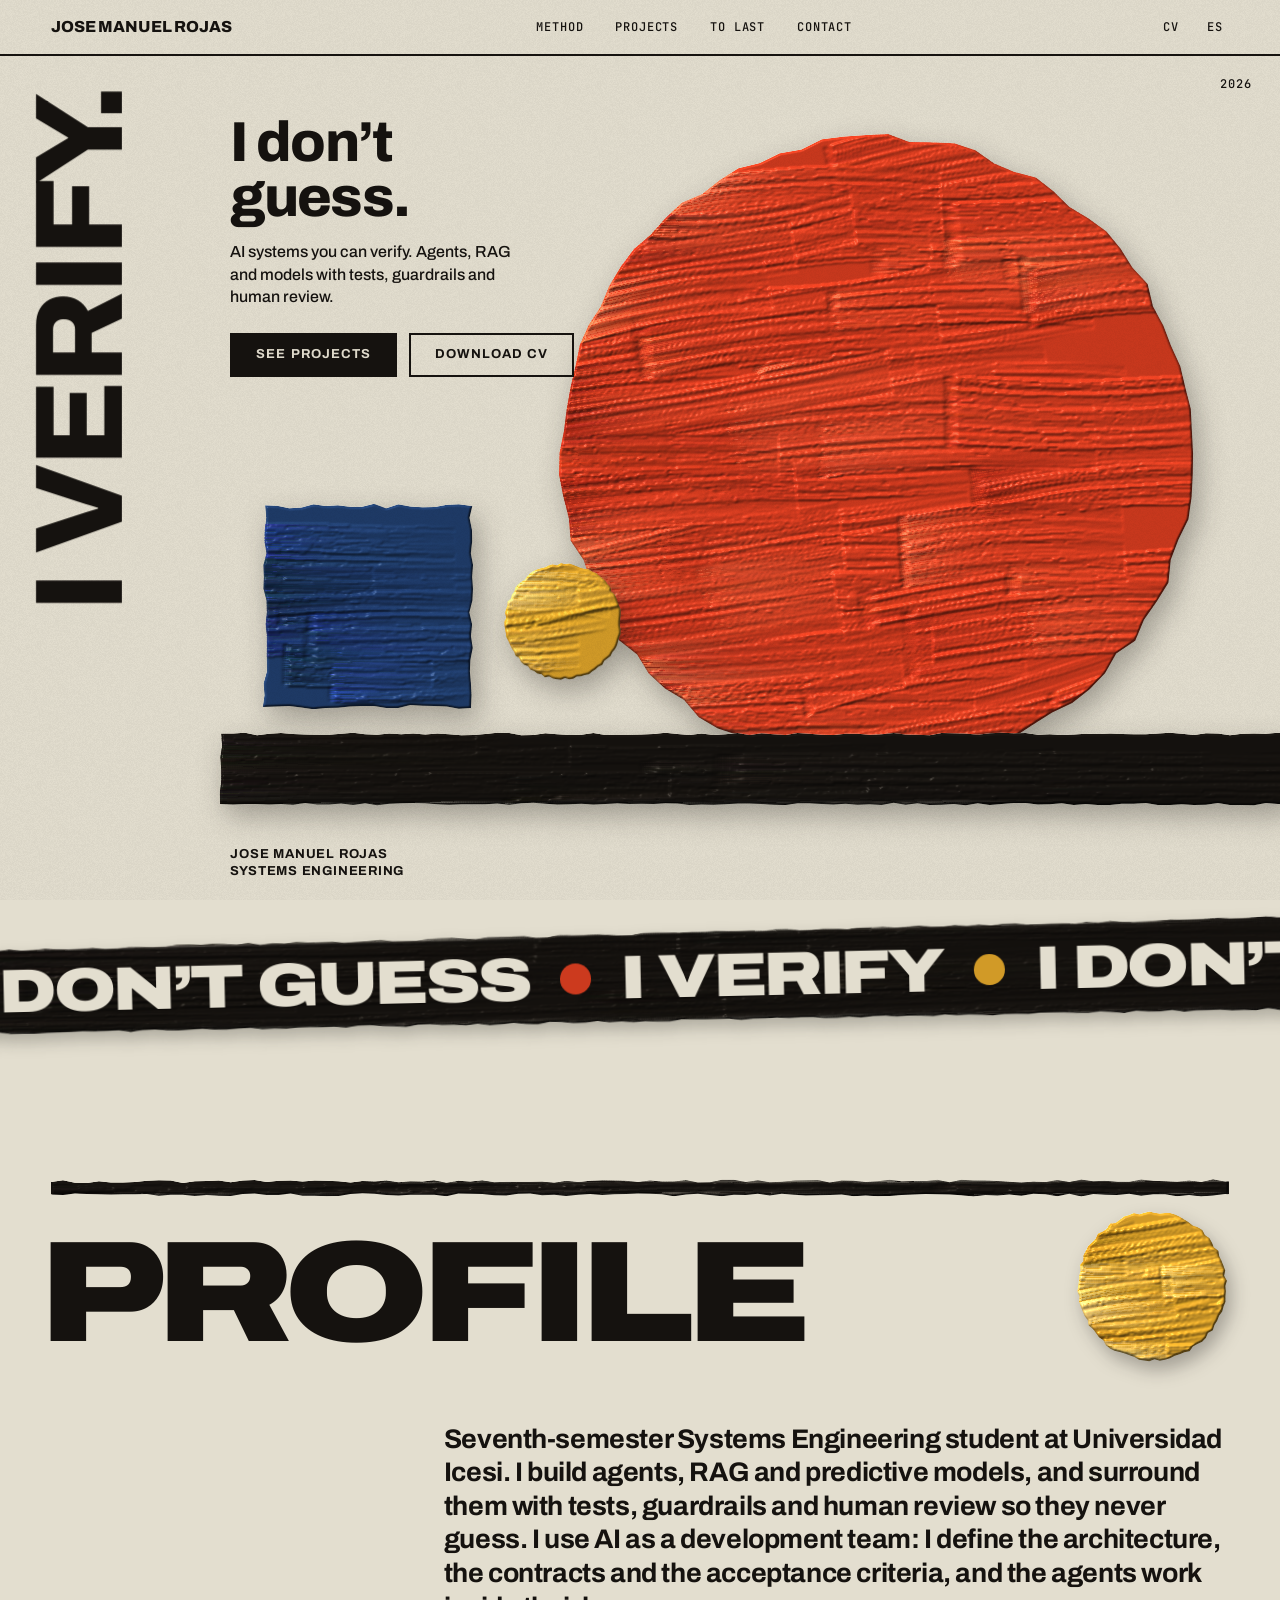
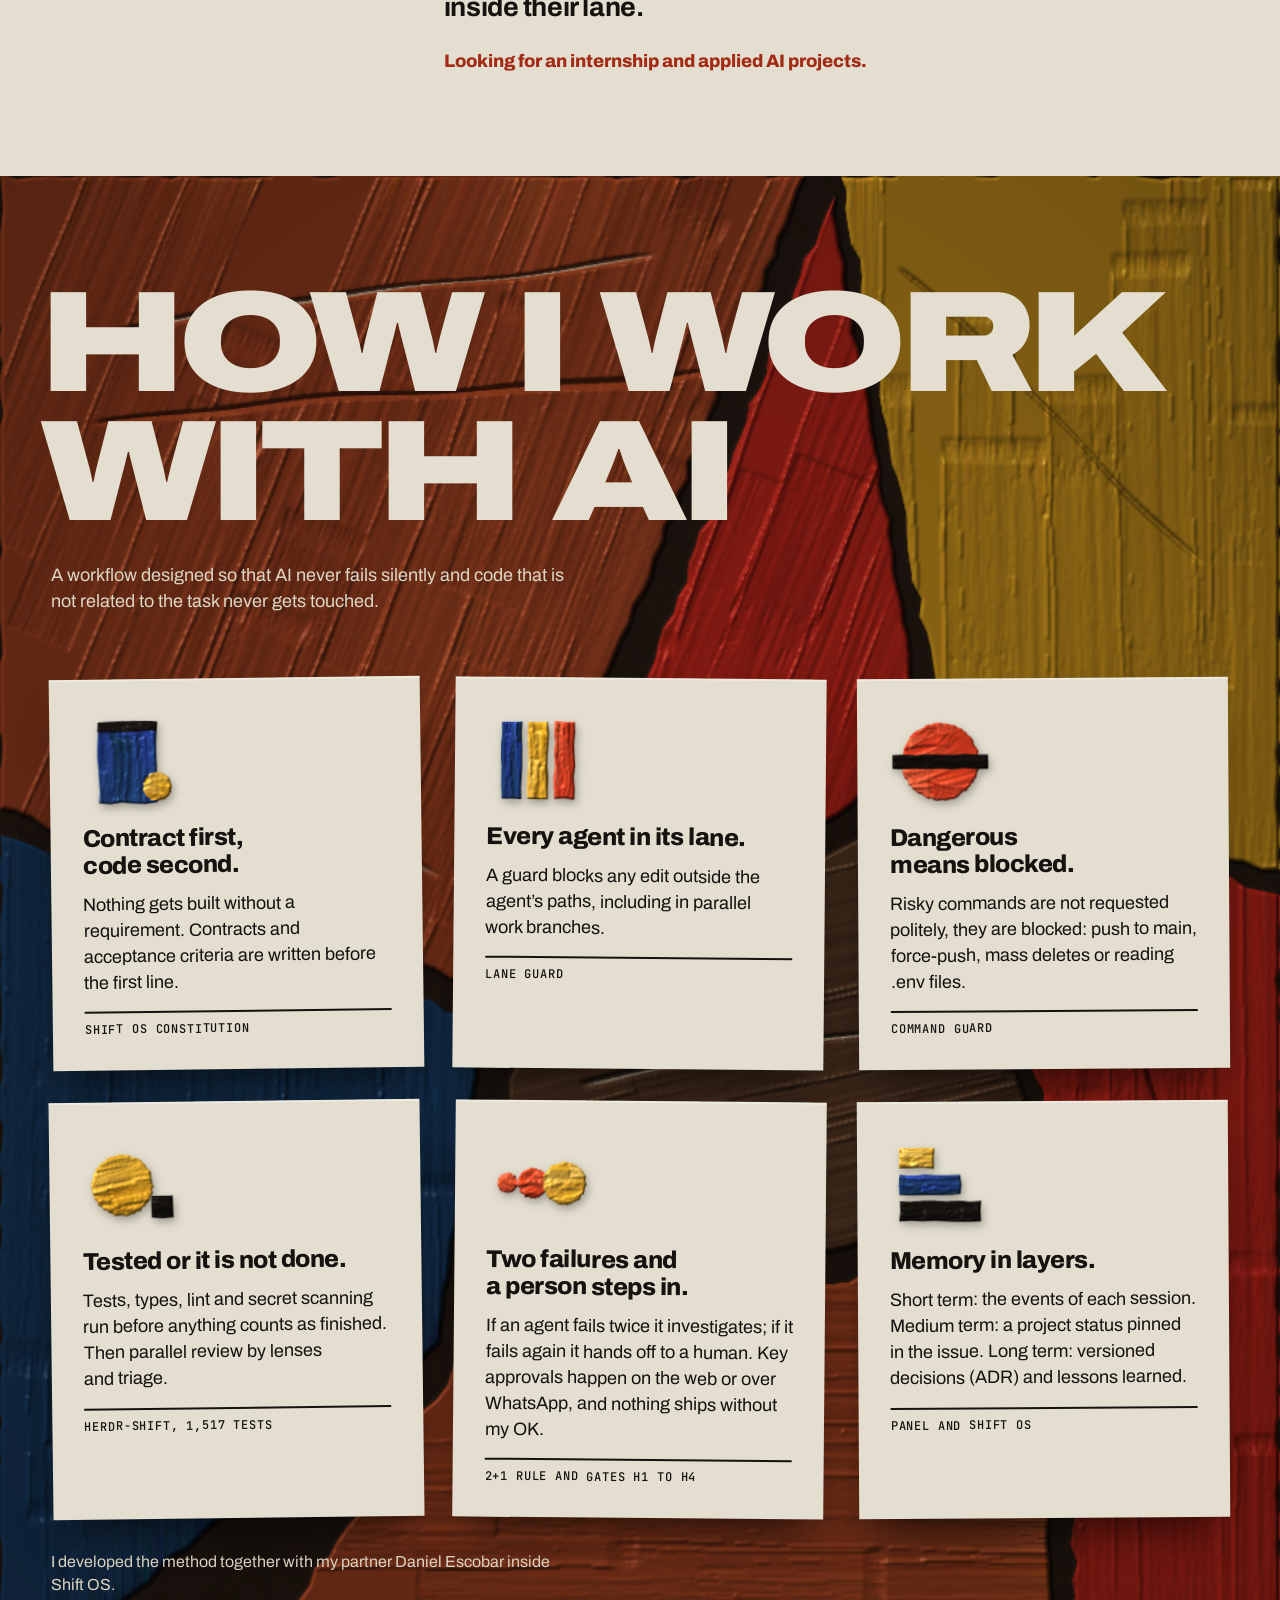
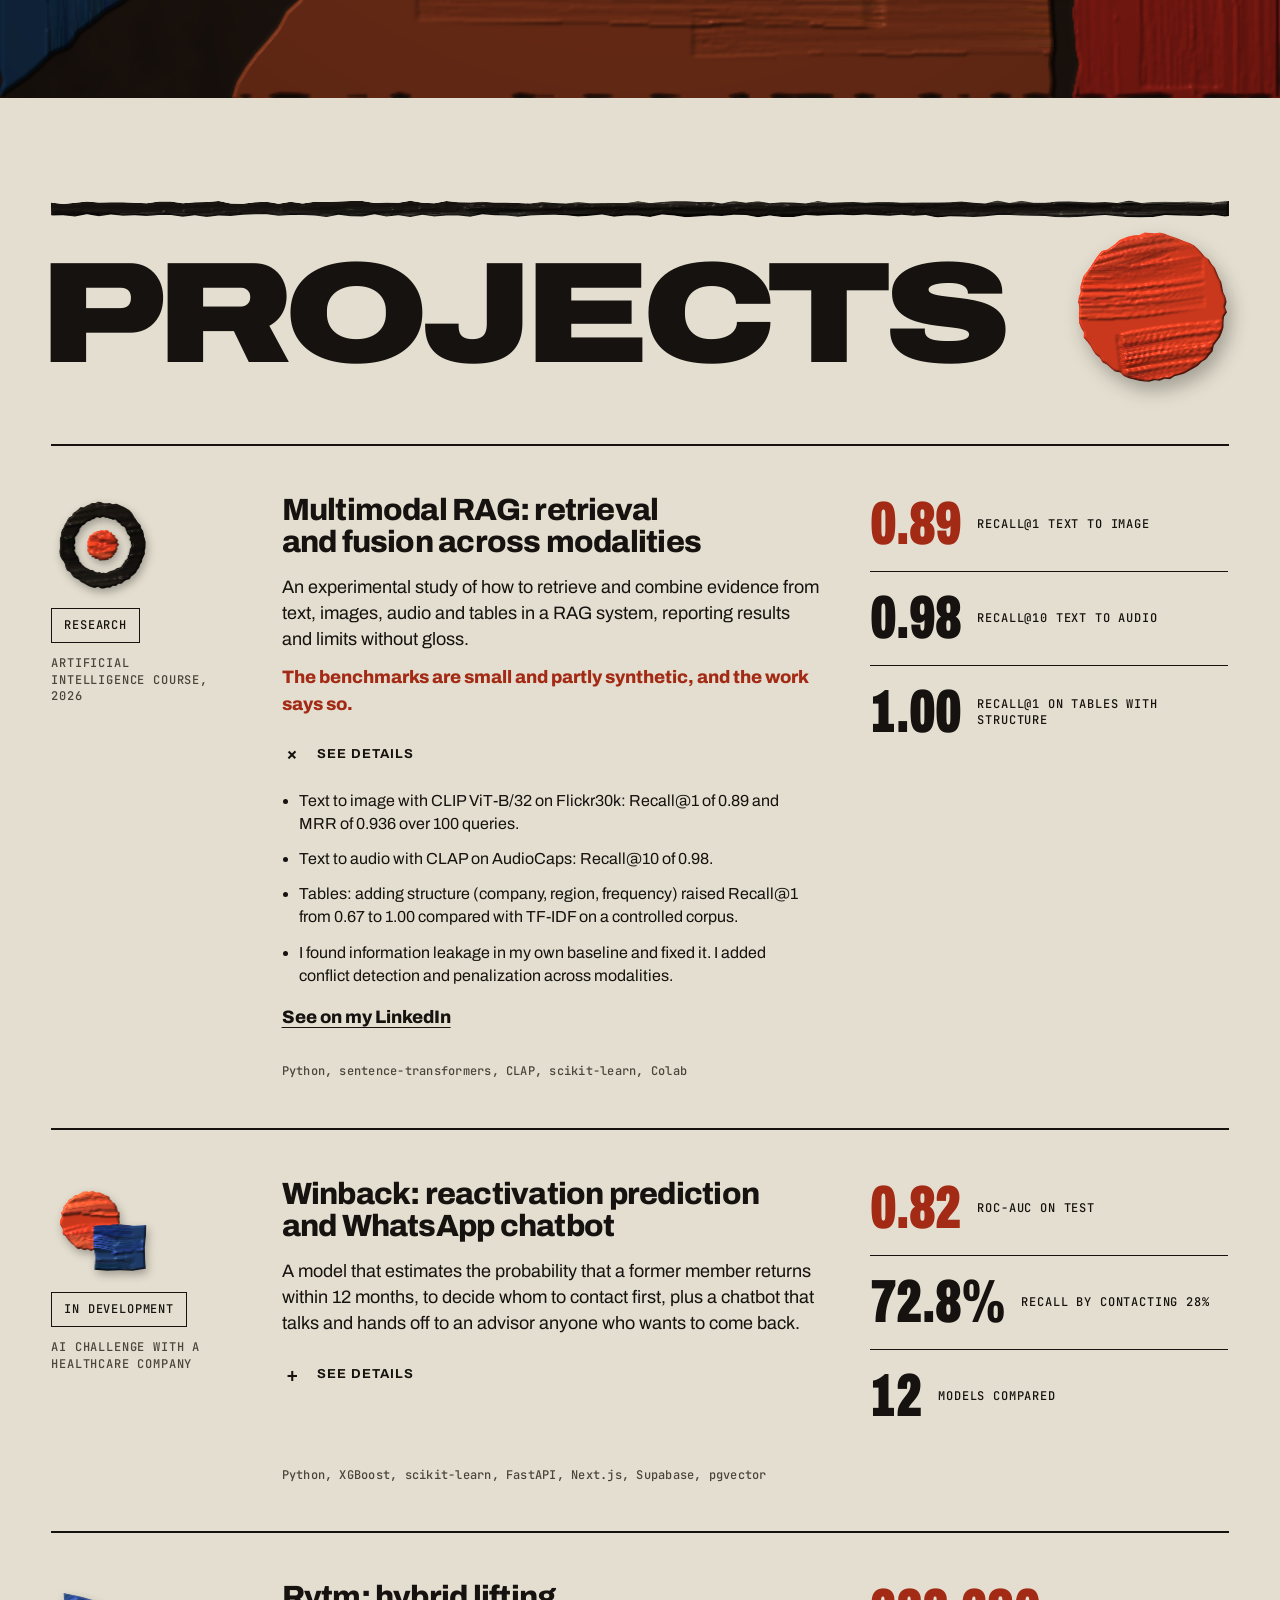
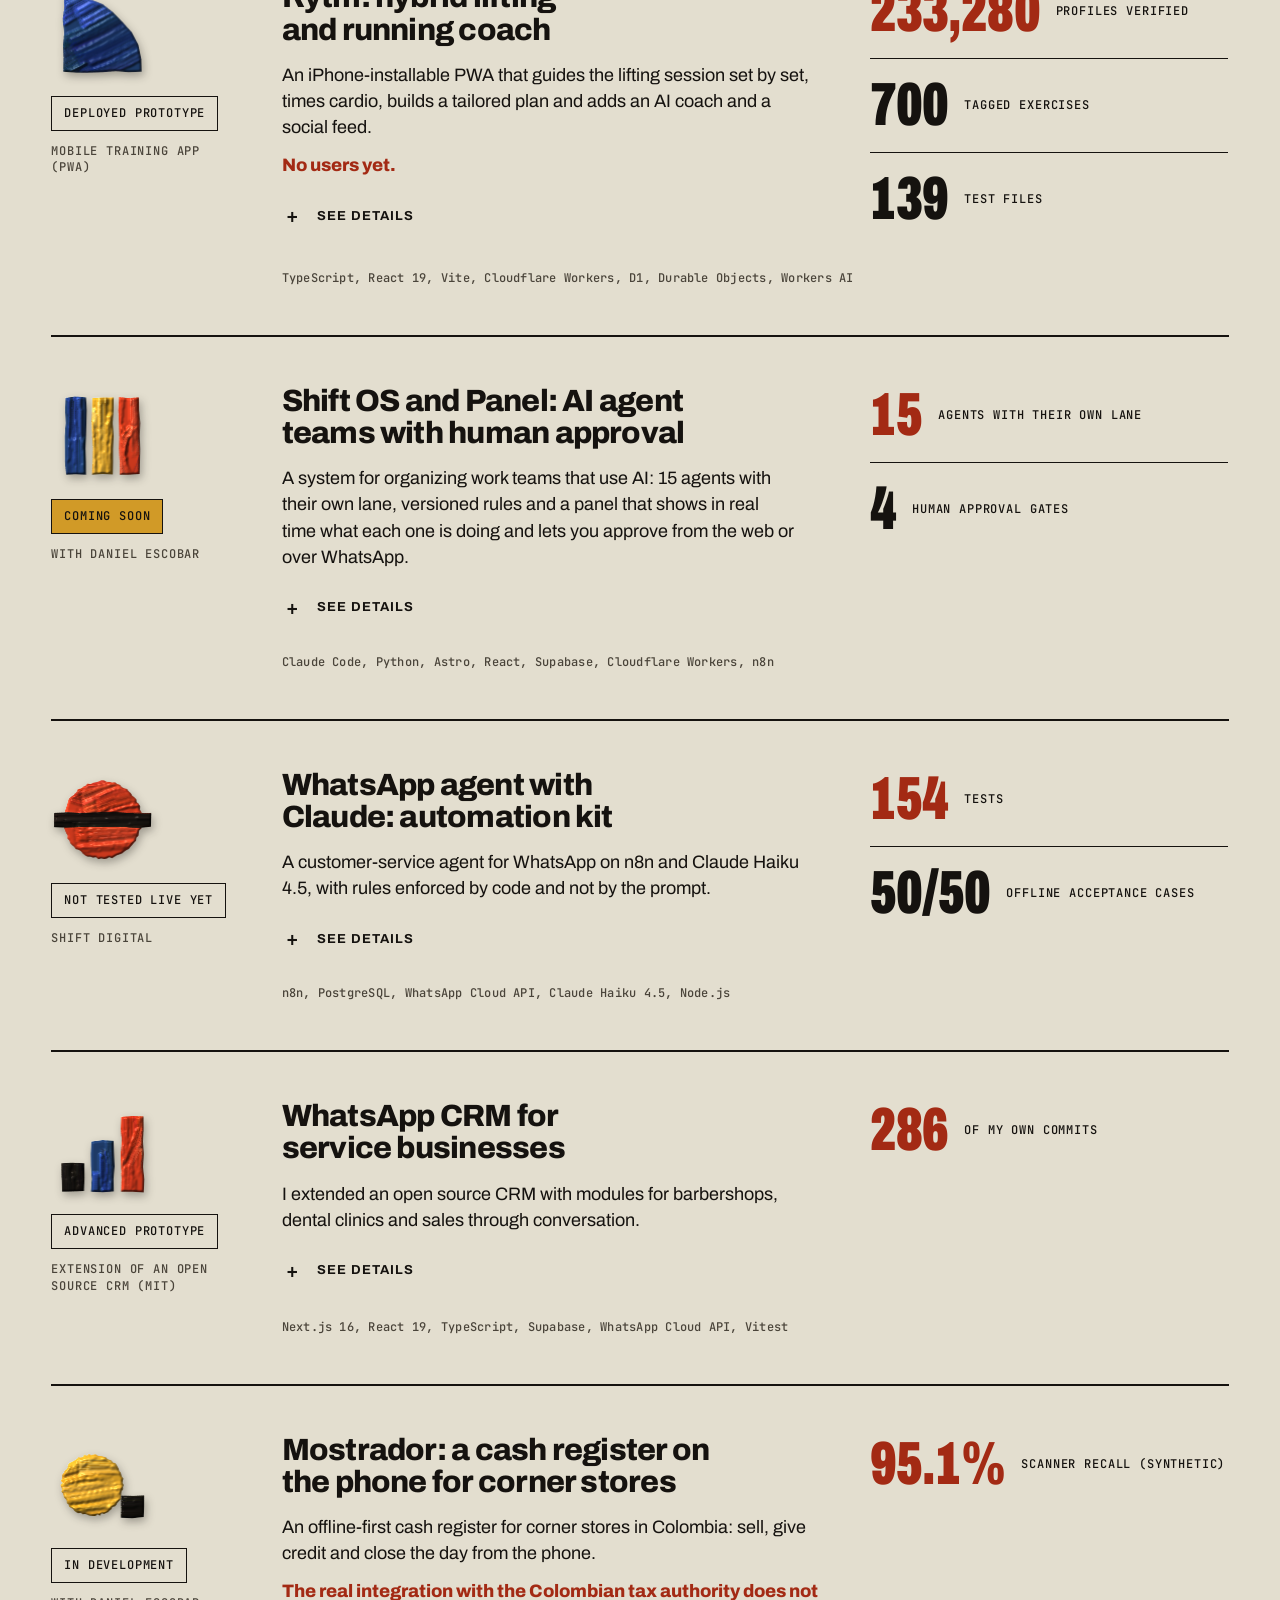
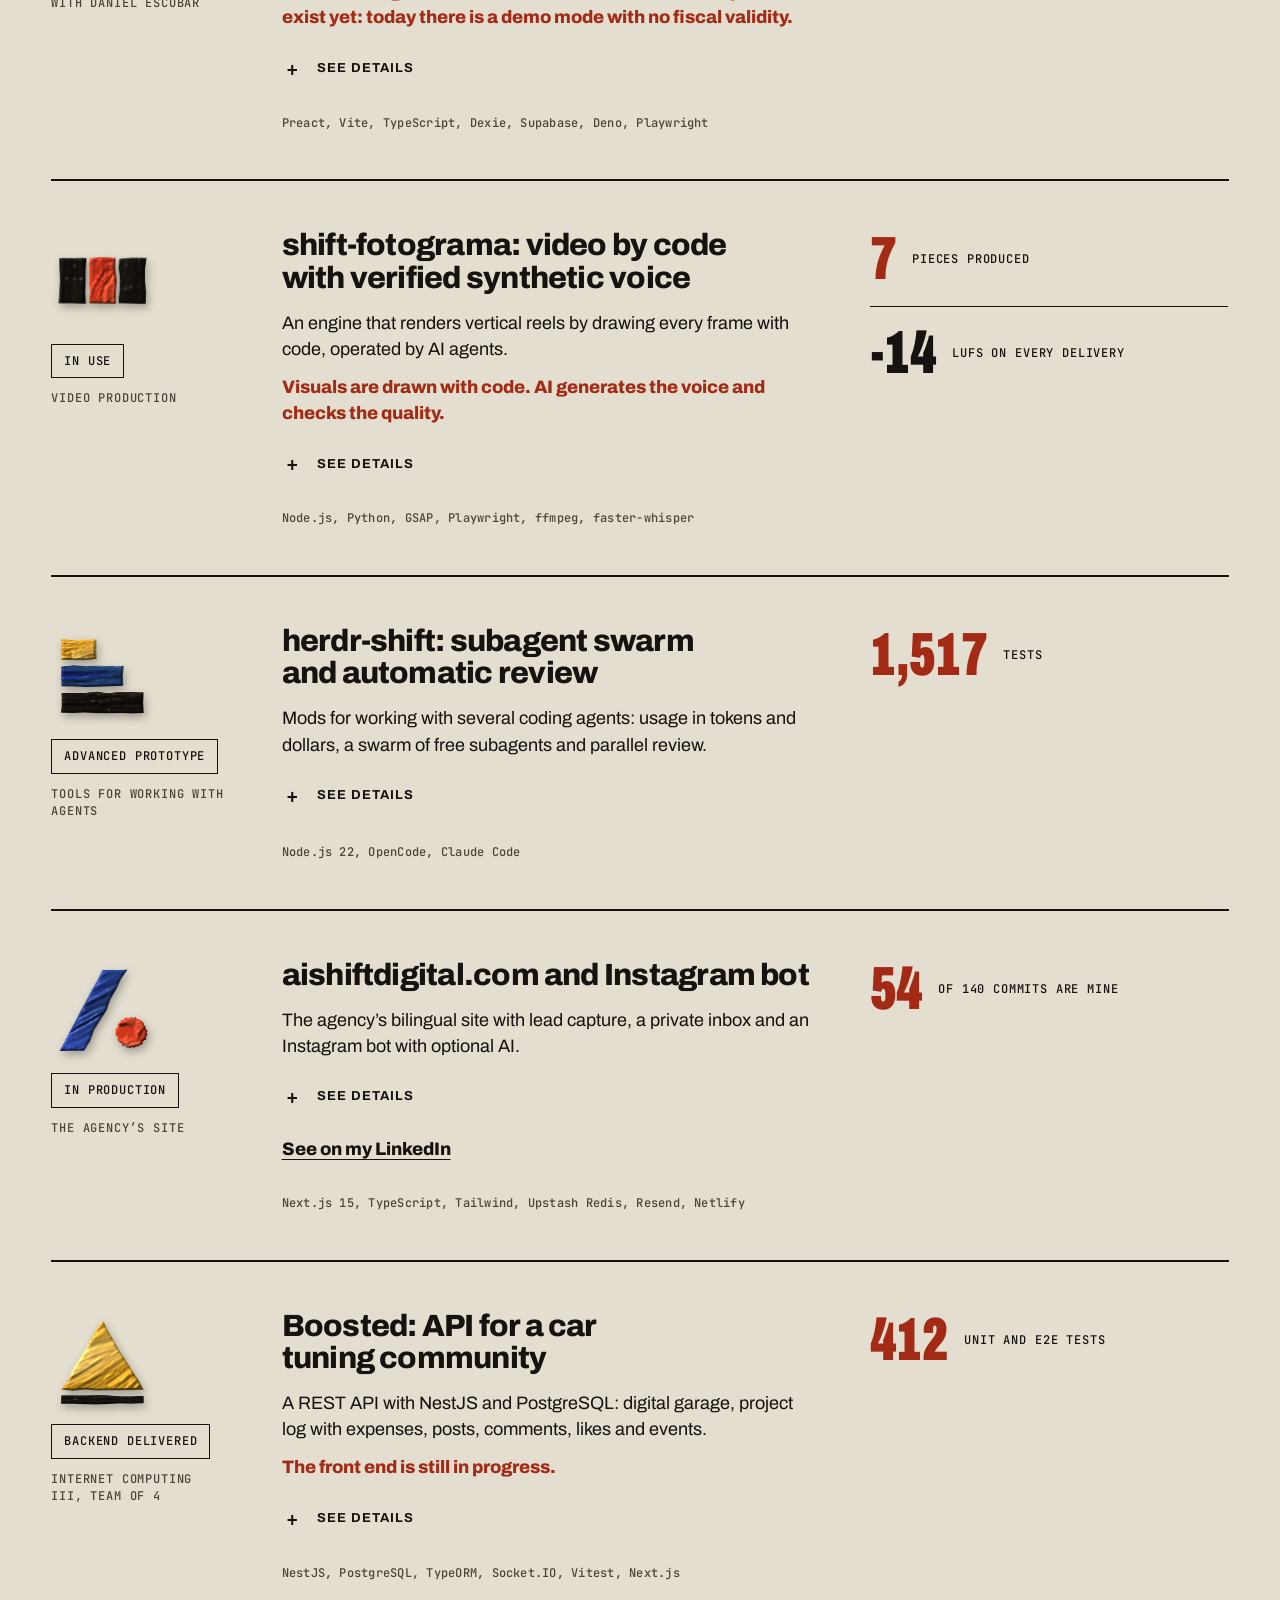
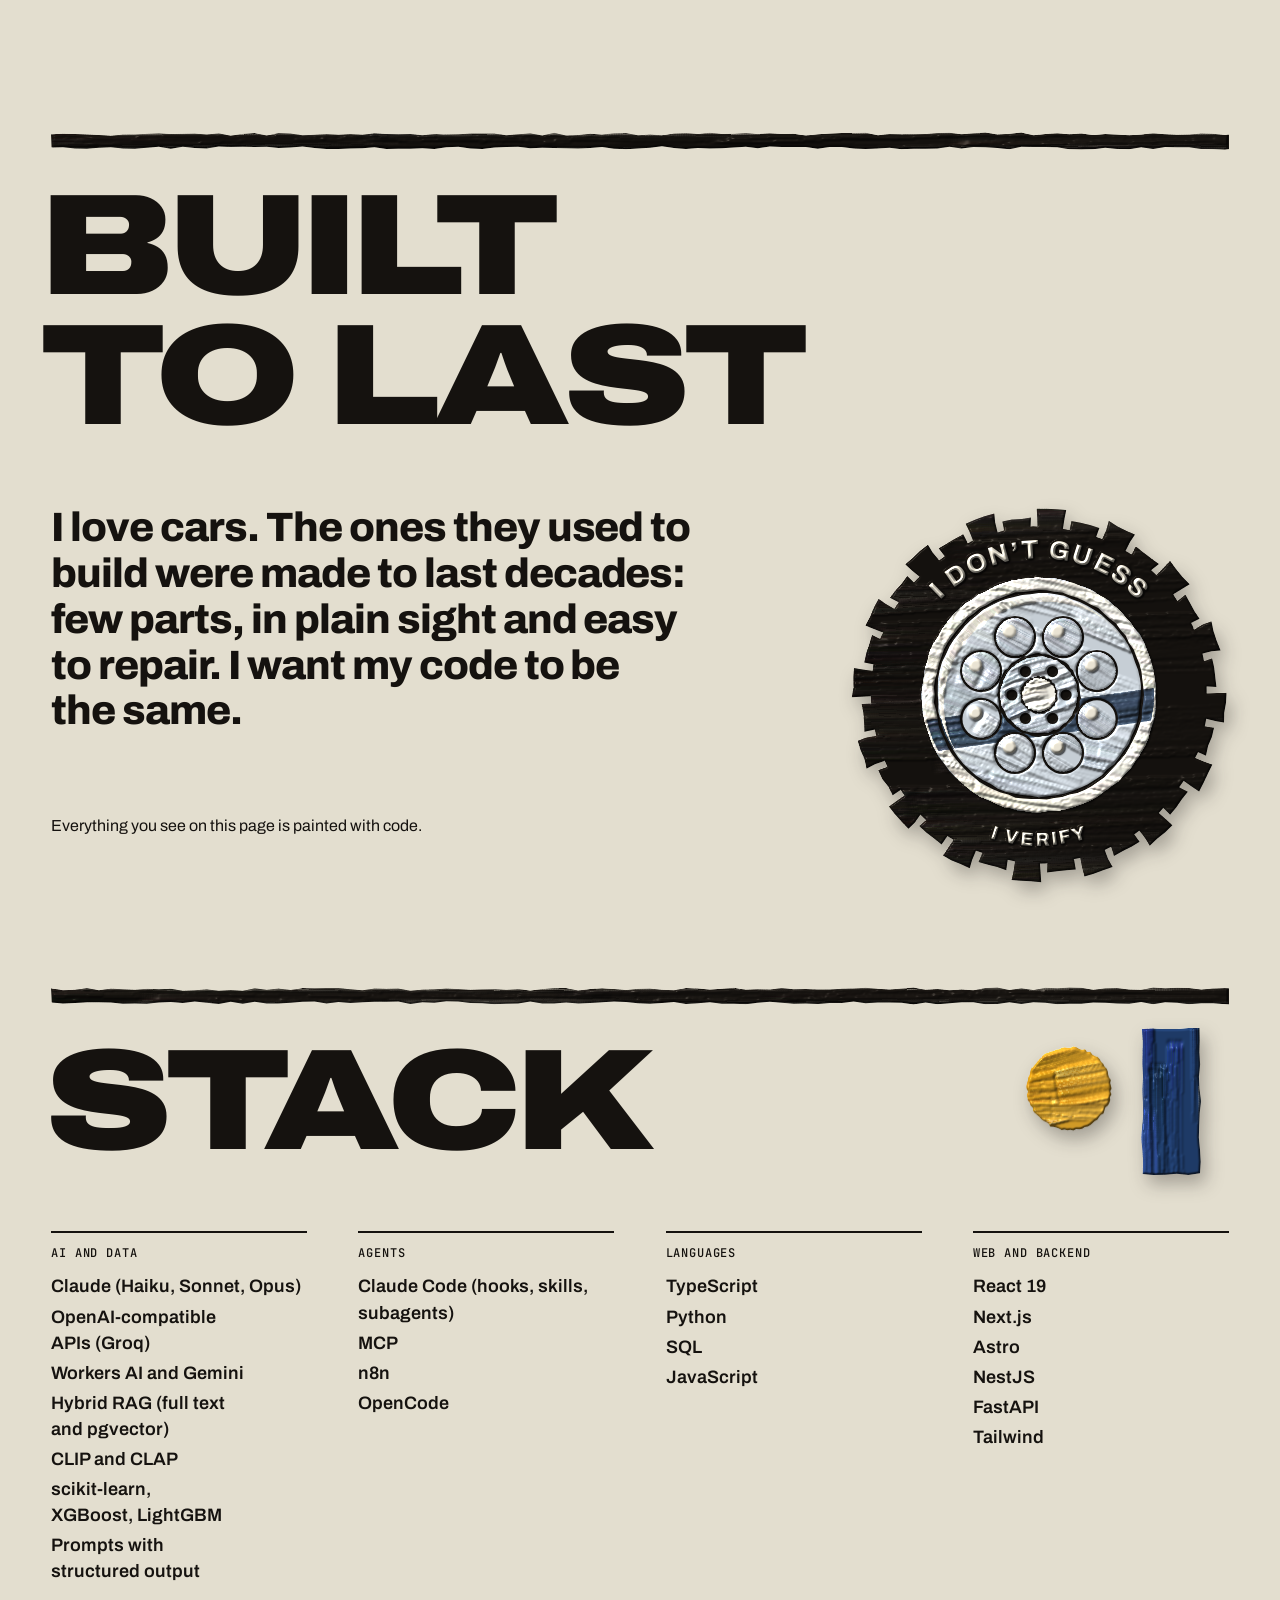
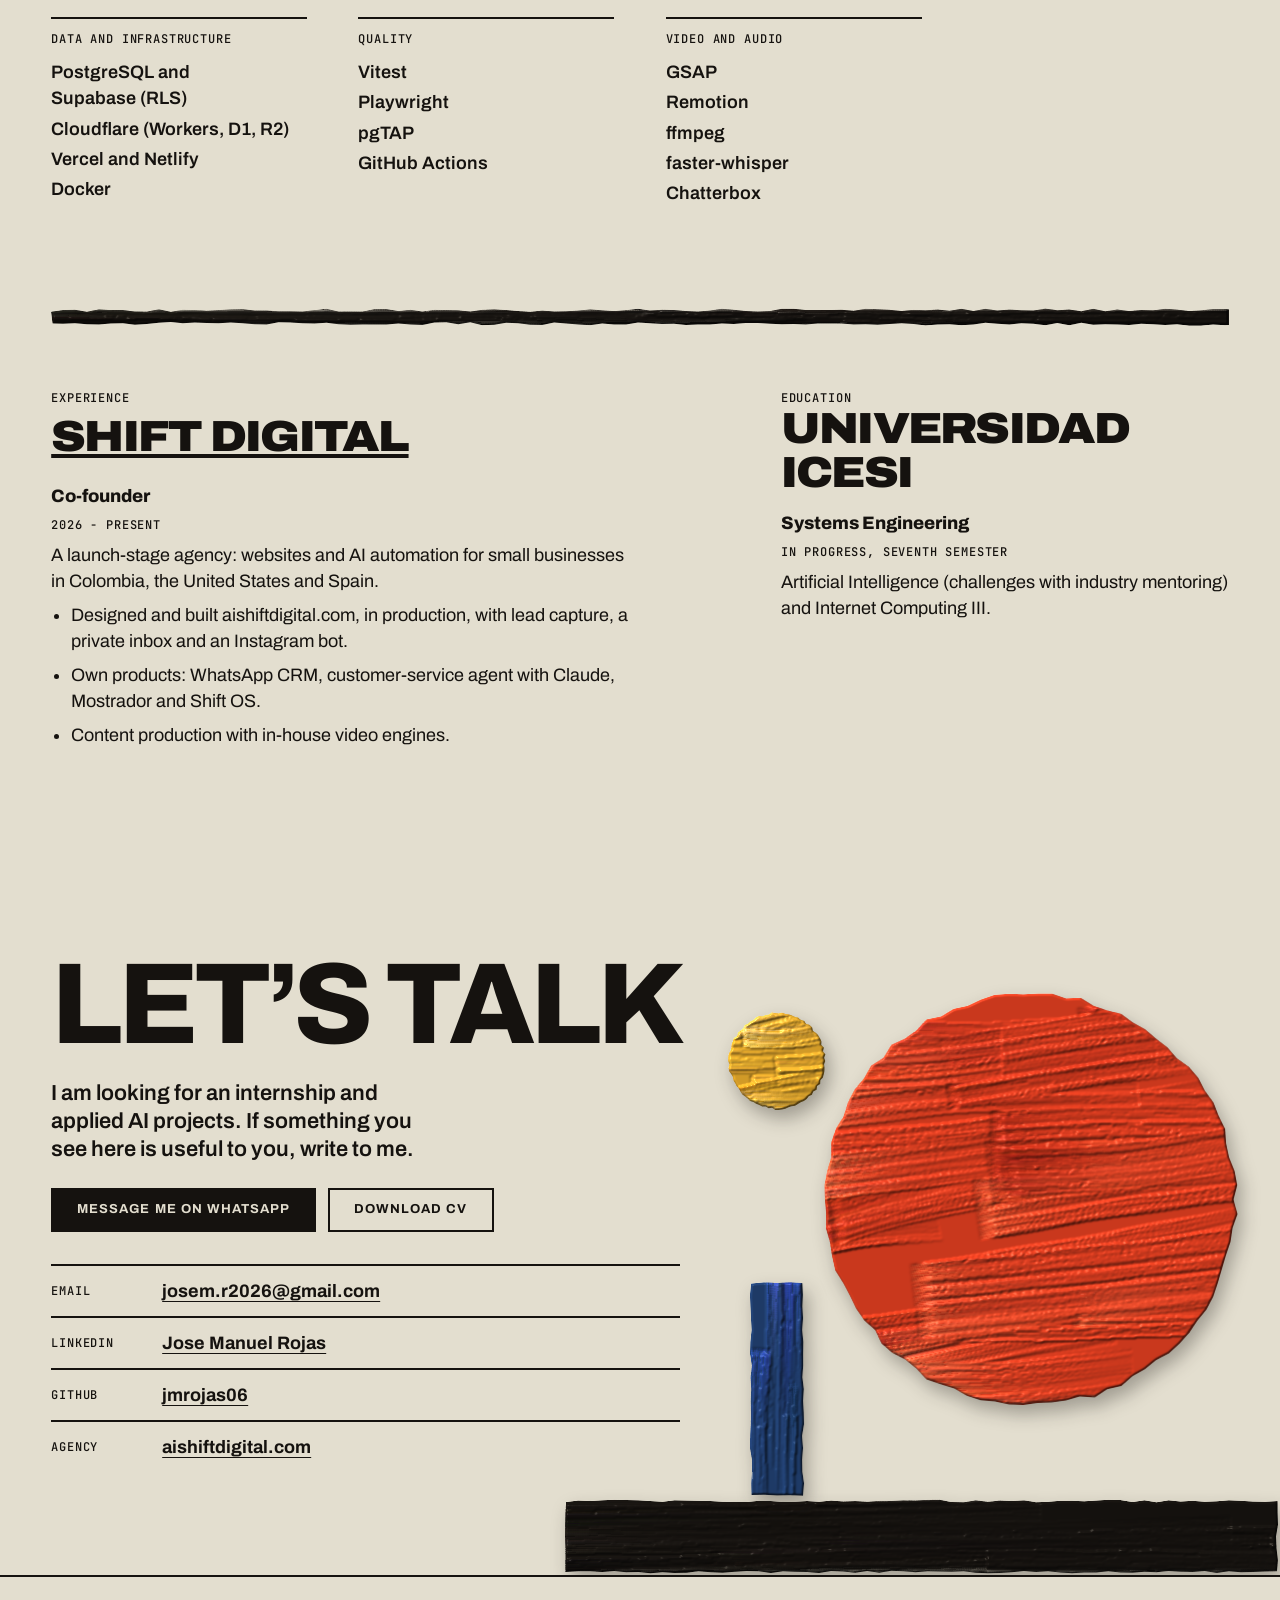
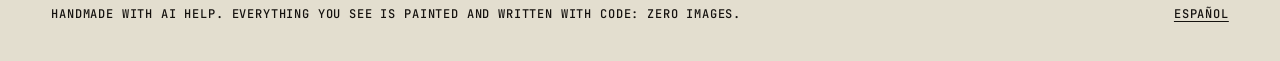
==== en/index.html @ 8aa79c1a "Publicar portafolio y CV de Jose Manuel Rojas Co-Authored-By: Claude Sonnet 5.5 <noreply@anthropic.c" ====
<!doctype html>
<html lang="en">
<head>
<meta charset="utf-8">
<meta name="viewport" content="width=device-width, initial-scale=1">
<title>Jose Manuel Rojas | I don’t guess. I verify.</title>
<meta name="description" content="Systems Engineering student at Universidad Icesi. Agents, RAG and predictive models with tests, guardrails and human review.">
<meta name="color-scheme" content="light">
<meta name="theme-color" content="#E3DECF">
<link rel="icon" type="image/svg+xml" href="../favicon.svg">
<link rel="canonical" href="https://jmrojas06.github.io/en/">
<link rel="alternate" hreflang="es" href="https://jmrojas06.github.io/">
<link rel="alternate" hreflang="en" href="https://jmrojas06.github.io/en/">
<meta property="og:url" content="https://jmrojas06.github.io/en/">
<meta property="og:image" content="https://jmrojas06.github.io/assets/og.jpg">
<meta name="twitter:card" content="summary_large_image">
<meta property="og:type" content="website">
<meta property="og:locale" content="en_US">
<meta property="og:title" content="Jose Manuel Rojas | I don’t guess. I verify.">
<meta property="og:description" content="Systems Engineering student at Universidad Icesi. Agents, RAG and predictive models with tests, guardrails and human review.">
<script>document.documentElement.classList.add('js')</script>
<link rel="preload" href="../assets/fonts/archivo-normal-100-900.woff2" as="font" type="font/woff2" crossorigin>
<link rel="stylesheet" href="../assets/fonts/fonts.css">
<link rel="stylesheet" href="../styles.css">
<script type="application/ld+json">{"@context":"https://schema.org","@type":"Person","name":"Jose Manuel Rojas","jobTitle":"Systems Engineering student","alumniOf":"Universidad Icesi","sameAs":["https://github.com/jmrojas06","https://www.linkedin.com/in/jose-manuel-rojas-401587226"]}</script>
</head>
<body>
<a class="skip" href="#main">Skip to content</a>
<header class="nav mono">
  <a class="nav__name" href="#top" translate="no">Jose Manuel Rojas</a>
  <nav aria-label="Sections">
    <a href="#metodo">Method</a>
    <a href="#proyectos">Projects</a>
    <a href="#garaje">To last</a>
    <a href="#contacto">Contact</a>
  </nav>
  <span class="nav__r"><a href="../Jose-Manuel-Rojas-CV-EN.pdf" download>CV</a><a href="../" hreflang="es" lang="es">ES</a></span>
</header>
<main id="main">

  <section class="hero" id="top" data-parallax aria-label="Cover">
    <div class="shapes" aria-hidden="true">
      <canvas class="shape s-circle" data-scene="shape" data-shape="circle" data-key="red" data-cap="1200" data-seed="1" style="--z:14;--d:0.15s" aria-hidden="true"></canvas>
      <canvas class="shape s-bar" data-scene="shape" data-shape="rect" data-key="ink" data-cap="1400" data-seed="2" style="--z:6;--d:0.6s" aria-hidden="true"></canvas>
      <canvas class="shape s-blue" data-scene="shape" data-shape="rect" data-key="blue" data-cap="700" data-seed="3" style="--z:24;--d:0.9s" aria-hidden="true"></canvas>
      <canvas class="shape s-ochre" data-scene="shape" data-shape="circle" data-key="ochre" data-cap="500" data-seed="4" style="--z:34;--d:1.15s" aria-hidden="true"></canvas>
    </div>
    <p class="vert" aria-hidden="true">I verify.</p>
    <div class="hero__copy">
      <h1 aria-label="I don’t guess. I verify."><span class="say">I don’t guess.</span></h1>
      <p class="sub">AI systems you can verify.<span class="sub__more"> Agents, RAG and models with tests, guardrails and human review.</span></p>
      <div class="cta"><a class="btn btn--solid" href="#proyectos">See projects</a><a class="btn" href="../Jose-Manuel-Rojas-CV-EN.pdf" download>Download CV</a></div>
    </div>
    <p class="hero__id" translate="no">Jose Manuel Rojas<br>Systems Engineering</p>
    <p class="hero__yr mono">2026</p>
  </section>

  <div class="tape" aria-hidden="true">
    <div class="tape__in">
      <canvas class="tape__cv" data-scene="rule" data-seed="5"></canvas>
      <div class="tape__track"><span>I don’t guess</span><i class="dot dot--r"></i><span>I verify</span><i class="dot dot--o"></i><span>I don’t guess</span><i class="dot dot--r"></i><span>I verify</span><i class="dot dot--o"></i><span>I don’t guess</span><i class="dot dot--r"></i><span>I verify</span><i class="dot dot--o"></i><span>I don’t guess</span><i class="dot dot--r"></i><span>I verify</span><i class="dot dot--o"></i><span>I don’t guess</span><i class="dot dot--r"></i><span>I verify</span><i class="dot dot--o"></i><span>I don’t guess</span><i class="dot dot--r"></i><span>I verify</span><i class="dot dot--o"></i><span>I don’t guess</span><i class="dot dot--r"></i><span>I verify</span><i class="dot dot--o"></i><span>I don’t guess</span><i class="dot dot--r"></i><span>I verify</span><i class="dot dot--o"></i></div>
    </div>
  </div>

  <section class="sec" id="perfil">
    <canvas class="rule" data-scene="rule" data-seed="6" aria-hidden="true"></canvas>
    <div class="perfil">
      <div class="st-wrap reveal"><h2 class="st">Profile</h2><canvas class="deco d-perfil" data-scene="shape" data-shape="circle" data-key="ochre" data-cap="700" data-seed="7" aria-hidden="true"></canvas></div>
      <div class="perfil__body reveal">
        <p class="perfil__text">Seventh-semester Systems Engineering student at Universidad Icesi. I build agents, RAG and predictive models, and surround them with tests, guardrails and human review so they never guess. I use AI as a development team: I define the architecture, the contracts and the acceptance criteria, and the agents work inside their lane.</p>
        <p class="perfil__goal">Looking for an internship and applied AI projects.</p>
      </div>
    </div>
  </section>

  <section class="dark" id="metodo">
    <canvas class="dark__cv" data-scene="shards" data-seed="8" aria-hidden="true"></canvas>
    <div class="dark__in">
      <h2 class="st reveal">How I work with AI</h2>
      <p class="sec__intro reveal">A workflow designed so that AI never fails silently and code that is not related to the task never gets touched.</p>
      <div class="metodo">
        <article class="mt reveal" style="--i:0">
          <canvas class="emb" data-scene="emblem" data-kind="contract" data-seed="9" aria-hidden="true"></canvas>
          <h3>Contract first, code second.</h3>
          <p>Nothing gets built without a requirement. Contracts and acceptance criteria are written before the first line.</p>
          <p class="mono">Shift OS constitution</p>
        </article>
        <article class="mt reveal" style="--i:1">
          <canvas class="emb" data-scene="emblem" data-kind="lanes" data-seed="10" aria-hidden="true"></canvas>
          <h3>Every agent in its lane.</h3>
          <p>A guard blocks any edit outside the agent’s paths, including in parallel work branches.</p>
          <p class="mono">Lane guard</p>
        </article>
        <article class="mt reveal" style="--i:2">
          <canvas class="emb" data-scene="emblem" data-kind="blocked" data-seed="11" aria-hidden="true"></canvas>
          <h3>Dangerous means blocked.</h3>
          <p>Risky commands are not requested politely, they are blocked: push to main, force-push, mass deletes or reading .env files.</p>
          <p class="mono">Command guard</p>
        </article>
        <article class="mt reveal" style="--i:0">
          <canvas class="emb" data-scene="emblem" data-kind="verified" data-seed="12" aria-hidden="true"></canvas>
          <h3>Tested or it is not done.</h3>
          <p>Tests, types, lint and secret scanning run before anything counts as finished. Then parallel review by lenses and triage.</p>
          <p class="mono">herdr-shift, 1,517 tests</p>
        </article>
        <article class="mt reveal" style="--i:1">
          <canvas class="emb" data-scene="emblem" data-kind="escalate" data-seed="13" aria-hidden="true"></canvas>
          <h3>Two failures and a person steps in.</h3>
          <p>If an agent fails twice it investigates; if it fails again it hands off to a human. Key approvals happen on the web or over WhatsApp, and nothing ships without my OK.</p>
          <p class="mono">2+1 rule and gates H1 to H4</p>
        </article>
        <article class="mt reveal" style="--i:2">
          <canvas class="emb" data-scene="emblem" data-kind="layers" data-seed="14" aria-hidden="true"></canvas>
          <h3>Memory in layers.</h3>
          <p>Short term: the events of each session. Medium term: a project status pinned in the issue. Long term: versioned decisions (ADR) and lessons learned.</p>
          <p class="mono">Panel and Shift OS</p>
        </article>
      </div>
      <p class="sec__note reveal">I developed the method together with my partner Daniel Escobar inside Shift OS.</p>
    </div>
  </section>

  <section class="sec" id="proyectos">
    <canvas class="rule" data-scene="rule" data-seed="15" aria-hidden="true"></canvas>
    <div class="st-wrap reveal"><h2 class="st">Projects</h2><canvas class="deco d-proy" data-scene="shape" data-shape="circle" data-key="red" data-cap="800" data-seed="16" aria-hidden="true"></canvas></div>
    <div class="projects">

      <article class="prj reveal" id="p-rag">
        <div class="prj__l">
          <canvas class="emb" data-scene="emblem" data-kind="target" data-seed="17" aria-hidden="true"></canvas>
          <span class="chip mono">Research</span>
          <span class="tag mono">Artificial Intelligence course, 2026</span>
        </div>
        <div class="prj__m">
          <h3>Multimodal RAG: retrieval and fusion across modalities</h3>
          <p class="prj__sum">An experimental study of how to retrieve and combine evidence from text, images, audio and tables in a RAG system, reporting results and limits without gloss.</p>
          <p class="prj__note">The benchmarks are small and partly synthetic, and the work says so.</p>
          <details open><summary>See details</summary><ul class="points"><li>Text to image with CLIP ViT-B/32 on Flickr30k: Recall@1 of 0.89 and MRR of 0.936 over 100 queries.</li><li>Text to audio with CLAP on AudioCaps: Recall@10 of 0.98.</li><li>Tables: adding structure (company, region, frequency) raised Recall@1 from 0.67 to 1.00 compared with TF-IDF on a controlled corpus.</li><li>I found information leakage in my own baseline and fixed it. I added conflict detection and penalization across modalities.</li></ul></details>
          <a class="prj__link" href="https://www.linkedin.com/in/jose-manuel-rojas-401587226" rel="noopener">See on my LinkedIn</a>
        </div>
        <dl class="nums"><div><dt class="mono">Recall@1 text to image</dt><dd>0.89</dd></div><div><dt class="mono">Recall@10 text to audio</dt><dd>0.98</dd></div><div><dt class="mono">Recall@1 on tables with structure</dt><dd>1.00</dd></div></dl>
        <p class="prj__s mono">Python, sentence-transformers, CLAP, scikit-learn, Colab</p>
      </article>

      <article class="prj reveal" id="p-winback">
        <div class="prj__l">
          <canvas class="emb" data-scene="emblem" data-kind="duo" data-seed="18" aria-hidden="true"></canvas>
          <span class="chip mono">In development</span>
          <span class="tag mono">AI challenge with a healthcare company</span>
        </div>
        <div class="prj__m">
          <h3>Winback: reactivation prediction and WhatsApp chatbot</h3>
          <p class="prj__sum">A model that estimates the probability that a former member returns within 12 months, to decide whom to contact first, plus a chatbot that talks and hands off to an advisor anyone who wants to come back.</p>
          
          <details><summary>See details</summary><ul class="points"><li>46,942 withdrawal events with 11.6% positives, a temporal split (the test set is looked at only once) and only pre-withdrawal features.</li><li>12 models compared with bootstrap confidence intervals. I chose XGBoost for simplicity, because the ensembles tied within the error.</li><li>ROC-AUC of 0.817 and PR-AUC of 0.408 (3.4 times chance). At the recommended threshold it captures 72.8% of reactivations by contacting 28.2%.</li><li>Shuffled labels to rule out leakage, probability calibration and an internal audit with 10 faults fixed.</li><li>Chatbot with rules for opt-out, complaint and advisor requests without spending LLM calls. The model answers the rest with text RAG and never sees the probability or health data. Sending is simulated, not yet tested with real WhatsApp.</li></ul></details>
          
        </div>
        <dl class="nums"><div><dt class="mono">ROC-AUC on test</dt><dd>0.82</dd></div><div><dt class="mono">recall by contacting 28%</dt><dd>72.8%</dd></div><div><dt class="mono">models compared</dt><dd>12</dd></div></dl>
        <p class="prj__s mono">Python, XGBoost, scikit-learn, FastAPI, Next.js, Supabase, pgvector</p>
      </article>

      <article class="prj reveal" id="p-rytm">
        <div class="prj__l">
          <canvas class="emb" data-scene="emblem" data-kind="quarter" data-seed="19" aria-hidden="true"></canvas>
          <span class="chip mono">Deployed prototype</span>
          <span class="tag mono">Mobile training app (PWA)</span>
        </div>
        <div class="prj__m">
          <h3>Rytm: hybrid lifting and running coach</h3>
          <p class="prj__sum">An iPhone-installable PWA that guides the lifting session set by set, times cardio, builds a tailored plan and adds an AI coach and a social feed.</p>
          <p class="prj__note">No users yet.</p>
          <details><summary>See details</summary><ul class="points"><li>Multi-provider LLM coach (Llama 3.3 on Workers AI by default; Gemini, Groq or Claude optional) that answers in JSON blocks validated by code.</li><li>Deterministic plan engine, no AI: 39 lifting skeletons, 12 cardio templates and 700 tagged exercises, with invariants verified over 233,280 profile combinations.</li><li>Notifications with the app closed through Durable Objects and Web Push, and photo moderation with a vision model.</li><li>Backend on Cloudflare Workers, D1 and R2, with 139 test files.</li></ul></details>
          
        </div>
        <dl class="nums"><div class="wide"><dt class="mono">profiles verified</dt><dd>233,280</dd></div><div><dt class="mono">tagged exercises</dt><dd>700</dd></div><div><dt class="mono">test files</dt><dd>139</dd></div></dl>
        <p class="prj__s mono">TypeScript, React 19, Vite, Cloudflare Workers, D1, Durable Objects, Workers AI</p>
      </article>

      <article class="prj reveal" id="p-shiftos">
        <div class="prj__l">
          <canvas class="emb" data-scene="emblem" data-kind="lanes" data-seed="20" aria-hidden="true"></canvas>
          <span class="chip mono chip--soon">Coming soon</span>
          <span class="tag mono">With Daniel Escobar</span>
        </div>
        <div class="prj__m">
          <h3>Shift OS and Panel: AI agent teams with human approval</h3>
          <p class="prj__sum">A system for organizing work teams that use AI: 15 agents with their own lane, versioned rules and a panel that shows in real time what each one is doing and lets you approve from the web or over WhatsApp.</p>
          
          <details><summary>See details</summary><ul class="points"><li>Versioned Claude Code plugin with 15 agents, 8 skills, hooks and a working constitution.</li><li>Guards that block edits outside the lane and dangerous commands.</li><li>Real-time panel with Astro, Supabase Realtime and Cloudflare Workers, in production since November 5, 2026.</li><li>My part: co-development, PR reviews and the idea of taking it to work teams as a product, which is the next step.</li></ul></details>
          
        </div>
        <dl class="nums"><div><dt class="mono">agents with their own lane</dt><dd>15</dd></div><div><dt class="mono">human approval gates</dt><dd>4</dd></div></dl>
        <p class="prj__s mono">Claude Code, Python, Astro, React, Supabase, Cloudflare Workers, n8n</p>
      </article>

      <article class="prj reveal" id="p-wakit">
        <div class="prj__l">
          <canvas class="emb" data-scene="emblem" data-kind="blocked" data-seed="21" aria-hidden="true"></canvas>
          <span class="chip mono">Not tested live yet</span>
          <span class="tag mono">Shift Digital</span>
        </div>
        <div class="prj__m">
          <h3>WhatsApp agent with Claude: automation kit</h3>
          <p class="prj__sum">A customer-service agent for WhatsApp on n8n and Claude Haiku 4.5, with rules enforced by code and not by the prompt.</p>
          
          <details><summary>See details</summary><ul class="points"><li>A price guard stops any price outside the list from going out and fails closed on formats like «mil» or «k».</li><li>Human handoff on complaints, unknown prices or hot leads. Sensitive data redacted before the model, Meta HMAC signature and deduplication.</li><li>154 tests, 10 of 10 flows validated against the n8n catalog and 50 of 50 offline acceptance cases.</li></ul></details>
          
        </div>
        <dl class="nums"><div><dt class="mono">tests</dt><dd>154</dd></div><div><dt class="mono">offline acceptance cases</dt><dd>50/50</dd></div></dl>
        <p class="prj__s mono">n8n, PostgreSQL, WhatsApp Cloud API, Claude Haiku 4.5, Node.js</p>
      </article>

      <article class="prj reveal" id="p-crm">
        <div class="prj__l">
          <canvas class="emb" data-scene="emblem" data-kind="stairs" data-seed="22" aria-hidden="true"></canvas>
          <span class="chip mono">Advanced prototype</span>
          <span class="tag mono">Extension of an open source CRM (MIT)</span>
        </div>
        <div class="prj__m">
          <h3>WhatsApp CRM for service businesses</h3>
          <p class="prj__sum">I extended an open source CRM with modules for barbershops, dental clinics and sales through conversation.</p>
          
          <details><summary>See details</summary><ul class="points"><li>Booking agent as a state machine: the AI never decides availability or creates appointments, and a Postgres EXCLUDE constraint prevents double bookings.</li><li>Stores in UTC and shows Bogota time, the session expires after 15 minutes and hands off to a human after two invalid answers.</li><li>Reception calendar with a copy to Google Calendar (OAuth with encrypted token), a keypad-menu voice robot and post-appointment follow-ups.</li></ul></details>
          
        </div>
        <dl class="nums"><div><dt class="mono">of my own commits</dt><dd>286</dd></div></dl>
        <p class="prj__s mono">Next.js 16, React 19, TypeScript, Supabase, WhatsApp Cloud API, Vitest</p>
      </article>

      <article class="prj reveal" id="p-mostrador">
        <div class="prj__l">
          <canvas class="emb" data-scene="emblem" data-kind="verified" data-seed="23" aria-hidden="true"></canvas>
          <span class="chip mono">In development</span>
          <span class="tag mono">With Daniel Escobar</span>
        </div>
        <div class="prj__m">
          <h3>Mostrador: a cash register on the phone for corner stores</h3>
          <p class="prj__sum">An offline-first cash register for corner stores in Colombia: sell, give credit and close the day from the phone.</p>
          <p class="prj__note">The real integration with the Colombian tax authority does not exist yet: today there is a demo mode with no fiscal validity.</p>
          <details><summary>See details</summary><ul class="points"><li>Offline-first PWA with IndexedDB and a scanner that reads several barcodes in a single photo.</li><li>Scanner recall of 95.1% with 0 false positives on synthetic images, not yet tested on real phones.</li><li>Supabase with RLS and Edge Functions. Invoicing adapter with per-sale idempotency, designed to plug in an authorized provider.</li><li>My part: the phone side, the register and the scanner.</li></ul></details>
          
        </div>
        <dl class="nums"><div><dt class="mono">scanner recall (synthetic)</dt><dd>95.1%</dd></div></dl>
        <p class="prj__s mono">Preact, Vite, TypeScript, Dexie, Supabase, Deno, Playwright</p>
      </article>

      <article class="prj reveal" id="p-fotograma">
        <div class="prj__l">
          <canvas class="emb" data-scene="emblem" data-kind="frames" data-seed="24" aria-hidden="true"></canvas>
          <span class="chip mono">In use</span>
          <span class="tag mono">Video production</span>
        </div>
        <div class="prj__m">
          <h3>shift-fotograma: video by code with verified synthetic voice</h3>
          <p class="prj__sum">An engine that renders vertical reels by drawing every frame with code, operated by AI agents.</p>
          <p class="prj__note">Visuals are drawn with code. AI generates the voice and checks the quality.</p>
          <details><summary>See details</summary><ul class="points"><li>Deterministic parallel rendering (GSAP, Playwright, ffmpeg) at 1080×1920, with word-level sync thanks to Whisper.</li><li>Spanish voice generated locally with Chatterbox: a take is accepted only if Whisper detects Spanish, the text matches and the voice resembles the reference.</li><li>Automatic quality control of the final video: loudness at -14 LUFS, audio peak, frozen frames and text outside the safe zone.</li></ul></details>
          
        </div>
        <dl class="nums"><div><dt class="mono">pieces produced</dt><dd>7</dd></div><div><dt class="mono">LUFS on every delivery</dt><dd>-14</dd></div></dl>
        <p class="prj__s mono">Node.js, Python, GSAP, Playwright, ffmpeg, faster-whisper</p>
      </article>

      <article class="prj reveal" id="p-herdr">
        <div class="prj__l">
          <canvas class="emb" data-scene="emblem" data-kind="layers" data-seed="25" aria-hidden="true"></canvas>
          <span class="chip mono">Advanced prototype</span>
          <span class="tag mono">Tools for working with agents</span>
        </div>
        <div class="prj__m">
          <h3>herdr-shift: subagent swarm and automatic review</h3>
          <p class="prj__sum">Mods for working with several coding agents: usage in tokens and dollars, a swarm of free subagents and parallel review.</p>
          
          <details><summary>See details</summary><ul class="points"><li>Isolated swarm: working copy, clean environment, read-only and secret filter. Its output is treated as untrusted data.</li><li>Automatic gates (tests, lint, types and secrets) and parallel review by lenses, with TRUE, FALSE or UNSURE triage.</li><li>1,517 tests, 1,516 pass and 1 is skipped.</li></ul></details>
          
        </div>
        <dl class="nums"><div><dt class="mono">tests</dt><dd>1,517</dd></div></dl>
        <p class="prj__s mono">Node.js 22, OpenCode, Claude Code</p>
      </article>

      <article class="prj reveal" id="p-web">
        <div class="prj__l">
          <canvas class="emb" data-scene="emblem" data-kind="diag" data-seed="26" aria-hidden="true"></canvas>
          <span class="chip mono">In production</span>
          <span class="tag mono">The agency’s site</span>
        </div>
        <div class="prj__m">
          <h3>aishiftdigital.com and Instagram bot</h3>
          <p class="prj__sum">The agency’s bilingual site with lead capture, a private inbox and an Instagram bot with optional AI.</p>
          
          <details><summary>See details</summary><ul class="points"><li>Quiz-style form with Turnstile, honeypot and per-IP limit. Every inbox decision is claimed atomically so only one email goes out.</li><li>Double opt-in emails, fingerprinted consent, deletion on request and 90-day retention (Colombian Law 1581).</li><li>Instagram bot with signed webhook: the AI only classifies intent and drafts short public replies. In direct messages it answers with fixed texts.</li></ul></details>
          <a class="prj__link" href="https://www.linkedin.com/in/jose-manuel-rojas-401587226" rel="noopener">See on my LinkedIn</a>
        </div>
        <dl class="nums"><div><dt class="mono">of 140 commits are mine</dt><dd>54</dd></div></dl>
        <p class="prj__s mono">Next.js 15, TypeScript, Tailwind, Upstash Redis, Resend, Netlify</p>
      </article>

      <article class="prj reveal" id="p-boosted">
        <div class="prj__l">
          <canvas class="emb" data-scene="emblem" data-kind="triangle" data-seed="27" aria-hidden="true"></canvas>
          <span class="chip mono">Backend delivered</span>
          <span class="tag mono">Internet Computing III, team of 4</span>
        </div>
        <div class="prj__m">
          <h3>Boosted: API for a car tuning community</h3>
          <p class="prj__sum">A REST API with NestJS and PostgreSQL: digital garage, project log with expenses, posts, comments, likes and events.</p>
          <p class="prj__note">The front end is still in progress.</p>
          <details><summary>See details</summary><ul class="points"><li>46 endpoints across 9 modules, with roles and granular permissions.</li><li>Notification WebSocket with a single-use 60-second ticket.</li><li>296 unit tests and 116 e2e. My module: posts, comments and likes (72 of 129 commits).</li></ul></details>
          
        </div>
        <dl class="nums"><div><dt class="mono">unit and e2e tests</dt><dd>412</dd></div></dl>
        <p class="prj__s mono">NestJS, PostgreSQL, TypeORM, Socket.IO, Vitest, Next.js</p>
      </article>
    </div>
  </section>

  <section class="sec" id="garaje">
    <canvas class="rule" data-scene="rule" data-seed="28" aria-hidden="true"></canvas>
    <h2 class="st reveal">Built to last</h2>
    <div class="gar">
      <p class="gar__quote reveal">I love cars. The ones they used to build were made to last decades: few parts, in plain sight and easy to repair. I want my code to be the same.</p>
      <canvas class="gar__wheel" data-scene="wheel" data-cap="720" data-top="I don’t guess" data-bottom="I verify" aria-hidden="true"></canvas>
      <p class="gar__note reveal">Everything you see on this page is painted with code.</p>
    </div>
  </section>

  <section class="sec" id="stack">
    <canvas class="rule" data-scene="rule" data-seed="29" aria-hidden="true"></canvas>
    <div class="st-wrap reveal"><h2 class="st st--r">Stack</h2><canvas class="deco d-stack" data-scene="shape" data-shape="rect" data-key="blue" data-cap="500" data-seed="30" aria-hidden="true"></canvas><canvas class="deco d-stack2" data-scene="shape" data-shape="circle" data-key="ochre" data-cap="400" data-seed="31" aria-hidden="true"></canvas></div>
    <div class="stk">
      <section class="reveal" style="--i:0"><h3 class="mono">AI and data</h3><ul><li>Claude (Haiku, Sonnet, Opus)</li><li>OpenAI-compatible APIs (Groq)</li><li>Workers AI and Gemini</li><li>Hybrid RAG (full text and pgvector)</li><li>CLIP and CLAP</li><li>scikit-learn, XGBoost, LightGBM</li><li>Prompts with structured output</li></ul></section>
      <section class="reveal" style="--i:1"><h3 class="mono">Agents</h3><ul><li>Claude Code (hooks, skills, subagents)</li><li>MCP</li><li>n8n</li><li>OpenCode</li></ul></section>
      <section class="reveal" style="--i:2"><h3 class="mono">Languages</h3><ul><li>TypeScript</li><li>Python</li><li>SQL</li><li>JavaScript</li></ul></section>
      <section class="reveal" style="--i:3"><h3 class="mono">Web and backend</h3><ul><li>React 19</li><li>Next.js</li><li>Astro</li><li>NestJS</li><li>FastAPI</li><li>Tailwind</li></ul></section>
      <section class="reveal" style="--i:0"><h3 class="mono">Data and infrastructure</h3><ul><li>PostgreSQL and Supabase (RLS)</li><li>Cloudflare (Workers, D1, R2)</li><li>Vercel and Netlify</li><li>Docker</li></ul></section>
      <section class="reveal" style="--i:1"><h3 class="mono">Quality</h3><ul><li>Vitest</li><li>Playwright</li><li>pgTAP</li><li>GitHub Actions</li></ul></section>
      <section class="reveal" style="--i:2"><h3 class="mono">Video and audio</h3><ul><li>GSAP</li><li>Remotion</li><li>ffmpeg</li><li>faster-whisper</li><li>Chatterbox</li></ul></section>
    </div>
  </section>

  <section class="sec" id="trayectoria">
    <canvas class="rule" data-scene="rule" data-seed="32" aria-hidden="true"></canvas>
    <div class="track reveal">
      <div><p class="mono">Experience</p><h3><a href="https://aishiftdigital.com" rel="noopener">Shift Digital</a></h3><div class="job"><p class="job__role">Co-founder</p><p class="mono">2026 - present</p><p>A launch-stage agency: websites and AI automation for small businesses in Colombia, the United States and Spain.</p><ul><li>Designed and built aishiftdigital.com, in production, with lead capture, a private inbox and an Instagram bot.</li><li>Own products: WhatsApp CRM, customer-service agent with Claude, Mostrador and Shift OS.</li><li>Content production with in-house video engines.</li></ul></div></div>
      <div><p class="mono">Education</p><h3>Universidad Icesi</h3><div class="job"><p class="job__role">Systems Engineering</p><p class="mono">In progress, seventh semester</p><p>Artificial Intelligence (challenges with industry mentoring) and Internet Computing III.</p></div></div>
    </div>
  </section>

  <section class="band" id="contacto" data-parallax>
    <div class="shapes" aria-hidden="true">
      <canvas class="shape b-circle" data-scene="shape" data-shape="circle" data-key="red" data-cap="1000" data-seed="33" style="--z:12;--d:0.1s" aria-hidden="true"></canvas>
      <canvas class="shape b-bar" data-scene="shape" data-shape="rect" data-key="ink" data-cap="1200" data-seed="34" style="--z:5;--d:0.4s" aria-hidden="true"></canvas>
      <canvas class="shape b-blue" data-scene="shape" data-shape="rect" data-key="blue" data-cap="500" data-seed="35" style="--z:20;--d:0.7s" aria-hidden="true"></canvas>
      <canvas class="shape b-ochre" data-scene="shape" data-shape="circle" data-key="ochre" data-cap="400" data-seed="36" style="--z:28;--d:0.9s" aria-hidden="true"></canvas>
    </div>
    <div class="band__in reveal">
      <h2>Let’s talk</h2>
      <p>I am looking for an internship and applied AI projects. If something you see here is useful to you, write to me.</p>
      <div class="cta">
        <a class="btn btn--solid" href="https://wa.me/573182650920?text=Hi%20Jose%2C%20I%20saw%20your%20web%20portfolio%20and%20I'd%20like%20to%20talk%20with%20you." rel="noopener">Message me on WhatsApp</a>
        <a class="btn" href="../Jose-Manuel-Rojas-CV-EN.pdf" download>Download CV</a>
      </div>
      <ul class="contact">
        <li><span class="mono">Email</span><a href="mailto:josem.r2026@gmail.com" rel="noopener">josem.r2026@gmail.com</a></li>
        <li><span class="mono">LinkedIn</span><a href="https://www.linkedin.com/in/jose-manuel-rojas-401587226" rel="noopener">Jose Manuel Rojas</a></li>
        <li><span class="mono">GitHub</span><a href="https://github.com/jmrojas06" rel="noopener">jmrojas06</a></li>
        <li><span class="mono">Agency</span><a href="https://aishiftdigital.com" rel="noopener">aishiftdigital.com</a></li>
      </ul>
    </div>
  </section>
</main>
<footer class="foot mono"><span>Handmade with AI help. Everything you see is painted and written with code: zero images.</span><a href="../" hreflang="es" lang="es">Español</a></footer>
<script src="../oil.js" defer></script>
<script src="../scenes.js" defer></script>
<script src="../app.js" defer></script>
</body>
</html>
---- assets/fonts/fonts.css ----
@font-face{font-family:'Archivo';font-style:normal;font-weight:100 900;font-stretch:62% 125%;font-display:swap;src:url('./archivo-normal-100-900.woff2') format('woff2')}
@font-face{font-family:'JetBrains Mono';font-style:normal;font-weight:400;font-display:swap;src:url('./jetbrains-mono-normal-400.woff2') format('woff2')}
@font-face{font-family:'JetBrains Mono';font-style:normal;font-weight:500;font-display:swap;src:url('./jetbrains-mono-normal-500.woff2') format('woff2')}
---- styles.css ----
:root {
  --bone: #e3decf;
  --ink: #15120f;
  --red: #cc3a1e;
  --reddk: #a32a14;
  --blue: #1e3a66;
  --ochre: #d19a27;
  --night: #1a120d;

  /* espaciado: escala cerrada basada en 4 */
  --s1: 4px; --s2: 8px; --s3: 12px; --s4: 16px; --s5: 24px; --s6: 32px; --s7: 48px; --s8: 64px; --s9: 96px; --s10: 128px;
  --m: clamp(16px, 4vw, 64px);
  --sec: clamp(var(--s8), 8vw, var(--s10));
  --head: clamp(var(--s7), 5vw, var(--s8));
  --navh: 56px;

  /* tipografía: rampa fija */
  --t-cap: 0.75rem;
  --t-label: 0.8125rem;
  --t-sm: 1rem;
  --t-body: 1.125rem;
  --t-lead: clamp(1.375rem, 2.1vw, 2rem);
  --t-h3: clamp(1.5rem, 2.4vw, 2.5rem);
  --sans: 'Archivo', system-ui, -apple-system, 'Segoe UI', sans-serif;
  --mono: 'JetBrains Mono', ui-monospace, 'SFMono-Regular', Menlo, monospace;

  --ease: cubic-bezier(0.16, 1, 0.3, 1);
  --cast: drop-shadow(5px 9px 9px rgba(21, 18, 15, 0.3));
  color-scheme: light;
}
*, *::before, *::after { box-sizing: border-box; }
html { scroll-behavior: smooth; scroll-padding-top: calc(var(--navh) + var(--s3)); background: var(--bone); -webkit-text-size-adjust: 100%; }
body { margin: 0; background: var(--bone); color: var(--ink); font: 400 var(--t-body) / 1.45 var(--sans); -webkit-font-smoothing: antialiased; font-synthesis: none; overflow-x: hidden; }
body::after { content: ''; position: fixed; inset: 0; z-index: 70; pointer-events: none; background-image: var(--grain, none); opacity: 0.07; mix-blend-mode: multiply; }
h1, h2, h3, p, ul, dl, dd { margin: 0; }
h1, h2, h3 { text-wrap: balance; }
p, li { text-wrap: pretty; }
ul { padding: 0; list-style: none; }
a { color: inherit; }
a, button, summary { touch-action: manipulation; -webkit-tap-highlight-color: rgba(209, 154, 39, 0.3); }
:focus-visible { outline: 3px solid var(--red); outline-offset: 3px; }
canvas { display: block; }
.mono { font: 500 var(--t-cap) / 1.4 var(--mono); letter-spacing: 0.07em; text-transform: uppercase; }
.skip { position: absolute; left: -999px; top: var(--s2); background: var(--ink); color: var(--bone); padding: var(--s3) var(--s4); z-index: 100; font-weight: 700; }
.skip:focus { left: var(--s2); }

/* navegación: todo con área táctil de 44px */
.nav { position: sticky; top: 0; z-index: 50; height: var(--navh); display: flex; align-items: center; justify-content: space-between; gap: var(--s5); padding: 0 var(--m); background: rgba(227, 222, 207, 0.95); backdrop-filter: blur(8px); border-bottom: 2px solid var(--ink); }
.nav a { position: relative; display: inline-flex; align-items: center; justify-content: center; min-height: 44px; min-width: 44px; padding: 0 var(--s2); margin-inline: calc(var(--s2) * -1); text-decoration: none; }
.nav a::after { content: ''; position: absolute; left: var(--s2); right: var(--s2); bottom: 8px; height: 2px; background: transparent; transition: background-color 0.2s; }
.nav a:hover::after { background: var(--red); }
.nav__name { justify-content: flex-start !important; font: 800 var(--t-sm) / 1 var(--sans); letter-spacing: -0.01em; text-transform: uppercase; }
.nav nav, .nav__r { display: flex; align-items: center; gap: var(--s6); }
.nav__r { gap: var(--s4); }

/* botones: el relleno rojo sube desde abajo */
.btn { display: inline-flex; align-items: center; justify-content: center; min-height: 44px; padding: 0 var(--s5); font: 700 var(--t-label) / 1 var(--sans); letter-spacing: 0.08em; text-transform: uppercase; text-decoration: none; border: 2px solid var(--ink); color: var(--ink); background: linear-gradient(var(--red), var(--red)) bottom / 100% 0% no-repeat; white-space: nowrap; border-radius: 0; cursor: pointer; transition: background-size 0.35s var(--ease), color 0.2s, border-color 0.2s, transform 0.25s var(--ease); }
.btn:hover { background-size: 100% 100%; color: #fff; border-color: var(--red); }
.btn--solid { background-color: var(--ink); color: var(--bone); }
.btn:active { transform: translateY(1px) scale(0.985); }

/* portada: póster A en capas. Tres composiciones: ancha, cuadrada y móvil */
.hero { position: relative; height: calc(100dvh - var(--navh)); min-height: 560px; max-height: 1200px; container-type: size; overflow: hidden; }
.shapes { position: absolute; inset: 0; pointer-events: none; }
.shape { position: absolute; display: block; filter: drop-shadow(0.5cqw 0.9cqw 1.1cqw rgba(21, 18, 15, 0.32)); translate: calc(var(--mx, 0) * var(--z, 0) * 1px) calc(var(--my, 0) * var(--z, 0) * 1px); transition: translate 0.5s var(--ease); }
.s-circle { width: 77cqh; height: 77cqh; left: calc(68.5cqw - 38.5cqh); top: 8.5cqh; }
.s-bar { left: 17cqw; top: 80cqh; width: 84cqw; height: 9cqh; }
.s-blue { left: 20.5cqw; top: 53cqh; width: 16.5cqw; height: 24.5cqh; }
.s-ochre { width: 14.4cqh; height: 14.4cqh; left: calc(44cqw - 7.2cqh); top: 59.8cqh; }
.vert { position: absolute; left: 2.2cqw; top: 3.5cqh; writing-mode: vertical-rl; transform: rotate(180deg); font: 800 14.8cqh / 0.84 var(--sans); letter-spacing: -0.03em; text-transform: uppercase; white-space: nowrap; }
.hero__copy { position: absolute; left: 18cqw; top: 7cqh; width: 27cqw; }
.say { display: block; font: 800 min(4.4cqw, 10.5cqh) / 0.98 var(--sans); letter-spacing: -0.035em; }
.sub { margin-top: var(--s4); font-size: clamp(1rem, 1.2cqw, 1.25rem); line-height: 1.4; font-weight: 500; max-width: 32ch; }
.cta { display: flex; flex-wrap: wrap; gap: var(--s3); margin-top: var(--s5); }
.hero__id { position: absolute; left: 18cqw; bottom: 2.4cqh; font-weight: 700; font-size: var(--t-label); line-height: 1.3; letter-spacing: 0.06em; text-transform: uppercase; }
.hero__yr { position: absolute; right: 2.2cqw; top: 2.4cqh; }

/* cinta */
.tape { position: relative; overflow: hidden; padding: clamp(var(--s5), 3.2vw, var(--s7)) 0; margin-top: calc(var(--m) * -0.4); }
.tape__in { position: relative; transform: rotate(-1.3deg); width: 106%; margin-left: -3%; height: clamp(64px, 9vw, 132px); display: flex; align-items: center; overflow: hidden; filter: drop-shadow(0 8px 8px rgba(21, 18, 15, 0.25)); }
.tape__cv { position: absolute; inset: 0; width: 100%; height: 100%; }
.tape__track { position: relative; display: flex; align-items: center; white-space: nowrap; color: var(--bone); font: 900 clamp(1.75rem, 4.8vw, 4.5rem) / 1 var(--sans); font-stretch: 125%; letter-spacing: -0.04em; text-transform: uppercase; width: max-content; }
.tape__track span { padding-right: 0.5em; }
.dot { display: inline-block; flex: none; width: 0.5em; height: 0.5em; border-radius: 50%; margin-right: 0.5em; }
.dot--r { background: var(--red); }
.dot--o { background: var(--ochre); }

/* secciones: mismo ritmo en todas */
.sec { position: relative; container-type: inline-size; max-width: calc(1440px + 2 * var(--m)); margin: 0 auto; padding: var(--sec) var(--m) 0; }
.rule { width: 100%; height: 18px; margin-bottom: var(--s6); }
.st { position: relative; z-index: 1; margin-left: -0.08em; font: 900 max(2.5rem, min(9rem, 12.2cqw)) / 0.9 var(--sans); font-stretch: 125%; letter-spacing: -0.05em; text-transform: uppercase; }
.st--r { margin-left: -0.045em; }
.st-wrap { position: relative; }
.deco { position: absolute; z-index: 0; pointer-events: none; filter: var(--cast); }
.d-perfil { right: 0; top: -1.6vw; width: clamp(88px, 12vw, 200px); aspect-ratio: 1; }
.d-proy { right: 0; top: -1.6vw; width: clamp(88px, 12vw, 200px); aspect-ratio: 1; }
.d-stack { right: 2vw; top: -1vw; width: clamp(36px, 5vw, 84px); aspect-ratio: 0.42; }
.d-stack2 { right: clamp(60px, 9vw, 150px); top: 0.5vw; width: clamp(44px, 7vw, 110px); aspect-ratio: 1; }
.sec__intro { max-width: 52ch; margin-top: var(--s5); font-size: var(--t-body); }
.sec__note { margin-top: var(--s6); max-width: 60ch; font-size: var(--t-sm); }

.perfil__body { margin-top: var(--head); margin-left: calc(100% / 3); max-width: 56rem; }
.perfil__text { font: 700 var(--t-lead) / 1.25 var(--sans); letter-spacing: -0.015em; }
.perfil__goal { margin-top: var(--s5); color: var(--reddk); font-weight: 800; }

/* panel oscuro: planos de tierra del póster C, con tarjetas clavadas */
.dark { position: relative; isolation: isolate; margin-top: var(--sec); padding: var(--sec) 0; background: var(--night); color: var(--bone); }
.dark__cv { position: absolute; inset: 0; width: 100%; height: 100%; z-index: -1; }
.dark__in { container-type: inline-size; max-width: calc(1440px + 2 * var(--m)); margin: 0 auto; padding: 0 var(--m); }
.dark .sec__intro, .dark .sec__note { color: #ddd6c4; }
.metodo { display: grid; grid-template-columns: repeat(3, minmax(0, 1fr)); gap: var(--s6); margin-top: var(--head); }
.mt { display: grid; gap: var(--s3); align-content: start; padding: var(--s6); background: var(--bone); color: var(--ink); box-shadow: 0 26px 40px -16px rgba(0, 0, 0, 0.6), 0 2px 0 rgba(255, 255, 255, 0.35) inset; rotate: var(--r, 0deg); transition: rotate 0.5s var(--ease), translate 0.5s var(--ease); }
.mt:nth-child(3n + 1) { --r: -0.7deg; }
.mt:nth-child(3n + 2) { --r: 0.5deg; }
.mt:nth-child(3n) { --r: -0.35deg; }
.mt:hover { rotate: 0deg; translate: 0 -6px; }
.emb { width: clamp(72px, 8vw, 112px); aspect-ratio: 1; filter: drop-shadow(2px 4px 4px rgba(21, 18, 15, 0.32)); transition: transform 0.5s var(--ease); }
.mt h3 { font: 800 clamp(1.375rem, 1.9vw, 1.75rem) / 1.1 var(--sans); letter-spacing: -0.02em; }
.mt .mono { border-top: 2px solid var(--ink); padding-top: var(--s2); margin-top: var(--s1); }

/* proyectos */
.projects { margin-top: var(--head); }
.prj { display: grid; grid-template-columns: minmax(0, 2fr) minmax(0, 6fr) minmax(0, 4fr); column-gap: var(--m); row-gap: var(--s5); padding-block: var(--s7); border-top: 2px solid var(--ink); transition: background-color 0.35s; }
.prj:hover { background-color: rgba(21, 18, 15, 0.045); }
.prj:hover .emb { transform: rotate(-7deg) scale(1.1); }
.prj__l { display: flex; flex-direction: column; gap: var(--s3); align-items: flex-start; }
.chip { display: inline-block; padding: var(--s2) var(--s3); border: 1.5px solid var(--ink); font-size: var(--t-cap); }
.chip--soon { background: var(--ochre); }
.tag { color: #4a443a; font-size: var(--t-cap); }
.prj h3 { font: 800 var(--t-h3) / 1.05 var(--sans); letter-spacing: -0.025em; }
.prj__sum { margin-top: var(--s4); max-width: 60ch; }
.prj__note { margin-top: var(--s3); font-weight: 800; color: var(--reddk); max-width: 60ch; }
.prj details { margin-top: var(--s4); }
.prj summary { cursor: pointer; font: 700 var(--t-label) / 1 var(--sans); letter-spacing: 0.08em; text-transform: uppercase; list-style: none; display: inline-flex; align-items: center; gap: var(--s3); min-height: 44px; }
.prj summary::-webkit-details-marker { display: none; }
.prj summary::before { content: '+'; display: inline-block; width: 1.2em; text-align: center; font-size: 1.5em; line-height: 0.6; transition: transform 0.3s var(--ease); }
.prj details[open] summary::before { transform: rotate(45deg); }
.prj summary:hover { color: var(--reddk); }
.prj ul.points { margin: var(--s3) 0 0; display: grid; gap: var(--s3); font-size: var(--t-sm); padding-left: 1.1em; list-style: disc; max-width: 64ch; }
.prj__link { display: inline-flex; align-items: center; min-height: 44px; margin-top: var(--s2); font-weight: 800; text-underline-offset: 4px; }

/* cifras: filas número + etiqueta. Cada fila es un contenedor, así nunca se pisan */
.nums { display: grid; align-content: start; max-width: 30rem; container-type: inline-size; }
.nums > div { display: grid; grid-template-columns: auto minmax(0, 1fr); column-gap: var(--s4); align-items: center; padding-block: var(--s4); border-top: 1px solid var(--ink); }
.nums > div:first-child { padding-top: 0; border-top: 0; }
.nums dd { order: -1; font: 900 clamp(2.5rem, 17cqw, 5rem) / 1 var(--sans); font-stretch: 62%; letter-spacing: -0.015em; font-variant-numeric: tabular-nums; }
.nums > div:first-child dd { color: var(--reddk); }
.nums dt { font-size: var(--t-cap); }
.prj__s { grid-column: 2 / -1; color: #4a443a; text-transform: none; letter-spacing: 0.02em; }

/* garaje */
.gar { display: grid; grid-template-columns: repeat(12, minmax(0, 1fr)); column-gap: var(--m); row-gap: var(--s6); align-items: start; margin-top: var(--head); }
.gar__quote { grid-column: 1 / 8; font: 800 clamp(1.625rem, 3.2vw, 3rem) / 1.12 var(--sans); letter-spacing: -0.025em; }
.gar__wheel { grid-column: 8 / 13; grid-row: 1 / 3; justify-self: end; width: 100%; max-width: 380px; aspect-ratio: 1; filter: var(--cast); transition: transform 0.9s var(--ease); }
.gar__wheel:hover { transform: rotate(180deg); }
.gar__note { grid-column: 1 / 8; font-size: var(--t-sm); }

.stk { display: grid; grid-template-columns: repeat(auto-fit, minmax(min(100%, 240px), 1fr)); gap: var(--s6) var(--m); margin-top: var(--head); }
.stk section { border-top: 2px solid var(--ink); padding-top: var(--s3); }
.stk ul { margin-top: var(--s3); display: grid; gap: var(--s1); font-weight: 600; }

.track { display: grid; grid-template-columns: minmax(0, 7fr) minmax(0, 5fr); gap: calc(var(--m) * 2); margin-top: var(--head); }
.track h3 { font: 900 clamp(1.75rem, 3.4vw, 3.25rem) / 1 var(--sans); font-stretch: 112%; letter-spacing: -0.04em; text-transform: uppercase; }
.track h3 a { display: inline-block; padding-block: var(--s2); }
.job { display: grid; gap: var(--s2); margin-top: var(--s4); max-width: 58ch; }
.job__role { font-weight: 800; }
.job ul { display: grid; gap: var(--s2); padding-left: 1.1em; list-style: disc; }

/* banda de contacto: la portada en espejo */
.band { position: relative; margin-top: var(--sec); padding: var(--sec) var(--m); isolation: isolate; min-height: clamp(420px, 46vw, 660px); display: flex; align-items: center; overflow: hidden; }
.band .shapes { z-index: -1; }
.band .shape { filter: drop-shadow(5px 9px 9px rgba(21, 18, 15, 0.32)); }
.b-circle { right: 3vw; top: 50%; width: clamp(240px, 33vw, 560px); aspect-ratio: 1; margin-top: calc(clamp(240px, 33vw, 560px) / -2 - 1vw); }
.b-bar { right: 0; bottom: 0; width: 56%; height: clamp(34px, 6vw, 92px); }
.b-blue { right: 37vw; bottom: clamp(34px, 6vw, 92px); width: 4.6vw; height: 17vw; }
.b-ochre { right: 35.3vw; top: 22%; width: clamp(48px, 8vw, 130px); aspect-ratio: 1; }
.band__in { max-width: 44rem; }
.band h2 { font: 800 clamp(3.25rem, 9vw, 8.5rem) / 0.9 var(--sans); letter-spacing: -0.045em; text-transform: uppercase; }
.band p { margin-top: var(--s5); font: 600 clamp(1.125rem, 1.7vw, 1.5rem) / 1.28 var(--sans); max-width: 30ch; }
.band .cta { margin-top: var(--s5); }
.contact { display: grid; margin-top: var(--s6); font-weight: 700; }
.contact li { display: grid; grid-template-columns: 9ch 1fr; gap: var(--s3); align-items: center; border-top: 2px solid var(--ink); }
.contact a { display: inline-block; padding-block: var(--s3); text-underline-offset: 4px; }
.foot { display: flex; flex-wrap: wrap; align-items: center; justify-content: space-between; gap: var(--s2) var(--s5); padding: var(--s4) var(--m) var(--s5); border-top: 2px solid var(--ink); }
.foot a { display: inline-flex; align-items: center; min-height: 44px; text-underline-offset: 3px; }

/* movimiento */
@media (prefers-reduced-motion: no-preference) {
  .js .shape { clip-path: inset(-80% 100% -80% -40%); }
  .js .shape[data-painted] { animation: wipe 1.2s var(--ease) var(--d, 0s) forwards; }
  @keyframes wipe { to { clip-path: inset(-80% -40% -80% -40%); } }
  .hero__copy > *, .hero__id { animation: rise 0.9s var(--ease) both; animation-delay: 0.2s; }
  .hero__copy > :nth-child(2) { animation-delay: 0.3s; }
  .hero__copy > :nth-child(3) { animation-delay: 0.4s; }
  @keyframes rise { from { opacity: 0; transform: translateY(24px); } }
  .vert { animation: rise-v 0.9s var(--ease) both; animation-delay: 0.1s; }
  @keyframes rise-v { from { opacity: 0; transform: rotate(180deg) translateY(-24px); } }
  .js .reveal { opacity: 0; transform: translateY(26px); transition: opacity 0.8s var(--ease), transform 0.8s var(--ease); transition-delay: calc(var(--i, 0) * 80ms); }
  .js .reveal.is-in { opacity: 1; transform: none; }
  .tape__track { animation: tape 42s linear infinite; }
  @keyframes tape { to { transform: translateX(-50%); } }
  @keyframes drift { to { transform: translateY(var(--dy, -6cqh)); } }
  @supports (animation-timeline: view()) {
    .js .hero .shape[data-painted] { animation: wipe 1.2s var(--ease) var(--d, 0s) forwards, drift linear both; animation-timeline: auto, view(); animation-range: normal, exit 0% exit 100%; }
    .s-circle { --dy: -9cqh; } .s-bar { --dy: -3cqh; } .s-blue { --dy: -14cqh; } .s-ochre { --dy: -20cqh; }
  }
}
@media (prefers-reduced-motion: reduce) { html { scroll-behavior: auto; } .shape { transition: none; } }

/* tablet y pantallas medianas */
@media (max-width: 1024px) {
  .nav nav { display: none; }
  .prj { grid-template-columns: minmax(0, 1fr); }
  .prj__l { flex-direction: row; flex-wrap: wrap; align-items: center; }
  .prj__s { grid-column: auto; }
  .metodo { grid-template-columns: repeat(2, minmax(0, 1fr)); }
  .perfil__body { margin-left: 0; }
  .track { grid-template-columns: minmax(0, 1fr); }
  .gar__quote, .gar__note { grid-column: 1 / -1; }
  .gar__wheel { grid-column: 1 / -1; grid-row: auto; justify-self: start; max-width: 260px; }
}

/* portada cuadrada: tablet vertical, ventanas casi cuadradas */
@media (max-aspect-ratio: 11/10) and (min-aspect-ratio: 7/10) {
  .vert { left: 2.4cqw; top: 3cqh; font-size: min(15.4cqw, 9.6cqh); }
  .hero__copy { left: 18cqw; top: 5cqh; width: 74cqw; }
  .say { font-size: min(7.4cqw, 9cqh); }
  .sub { max-width: 44ch; }
  .s-bar { left: 17cqw; top: 82cqh; width: 86cqw; height: 7cqh; }
  .s-circle { width: min(54cqw, 42cqh); height: min(54cqw, 42cqh); left: calc(95cqw - min(54cqw, 42cqh)); top: calc(82cqh - min(54cqw, 42cqh)); }
  .s-blue { left: 21cqw; top: 67cqh; width: 17cqw; height: 15cqh; }
  .s-ochre { width: 8cqh; height: 8cqh; left: calc(29.5cqw - 4cqh); top: 57cqh; }
  .hero__id { left: 18cqw; bottom: 2.4cqh; width: auto; }
}

/* portada móvil: póster vertical */
@media (max-aspect-ratio: 7/10) {
  .s-circle { --dia: min(60cqw, 34cqh); width: var(--dia); height: var(--dia); left: calc(98cqw - var(--dia)); top: calc(72cqh - var(--dia)); }
  .sub__more { display: none; }
  .s-bar { left: 16cqw; top: 71cqh; width: 86cqw; height: 6.5cqh; }
  .s-blue { left: 36cqw; top: 82cqh; width: 41cqw; height: 15cqh; }
  .s-ochre { width: 16.6cqw; height: 16.6cqw; left: 15.7cqw; top: calc(89.5cqh - 8.3cqw); }
  .vert { left: 3.2cqw; top: 3cqh; font-size: min(15.4cqw, 14.8cqh); }
  .hero__copy { left: 37cqw; top: 3.6cqh; width: 58cqw; }
  .say { font-size: min(9.2cqw, 10cqh); }
  .hero__id { left: 3.2cqw; bottom: 34cqh; width: 30cqw; }
  .hero__yr { top: auto; bottom: 2.4cqh; right: 3cqw; }
}

@media (max-width: 820px) {
  .band { align-items: flex-start; }
  .b-circle { right: -8vw; top: 0; margin-top: -16vw; width: 54vw; }
  .b-bar { width: 100%; height: 34px; }
  .b-blue, .b-ochre { display: none; }
  .band__in { max-width: none; padding-top: 40vw; }
}
@media (max-width: 640px) {
  .metodo { grid-template-columns: minmax(0, 1fr); }
  .mt:nth-child(n) { --r: 0deg; }
  .prj { padding-block: var(--s6); }
  .nav__r a:first-child { display: none; }
  .d-perfil, .d-proy { width: 56px; top: 0; }
  .d-stack { width: 30px; top: 0; }
  .d-stack2 { width: 40px; right: 56px; top: 8px; }
}
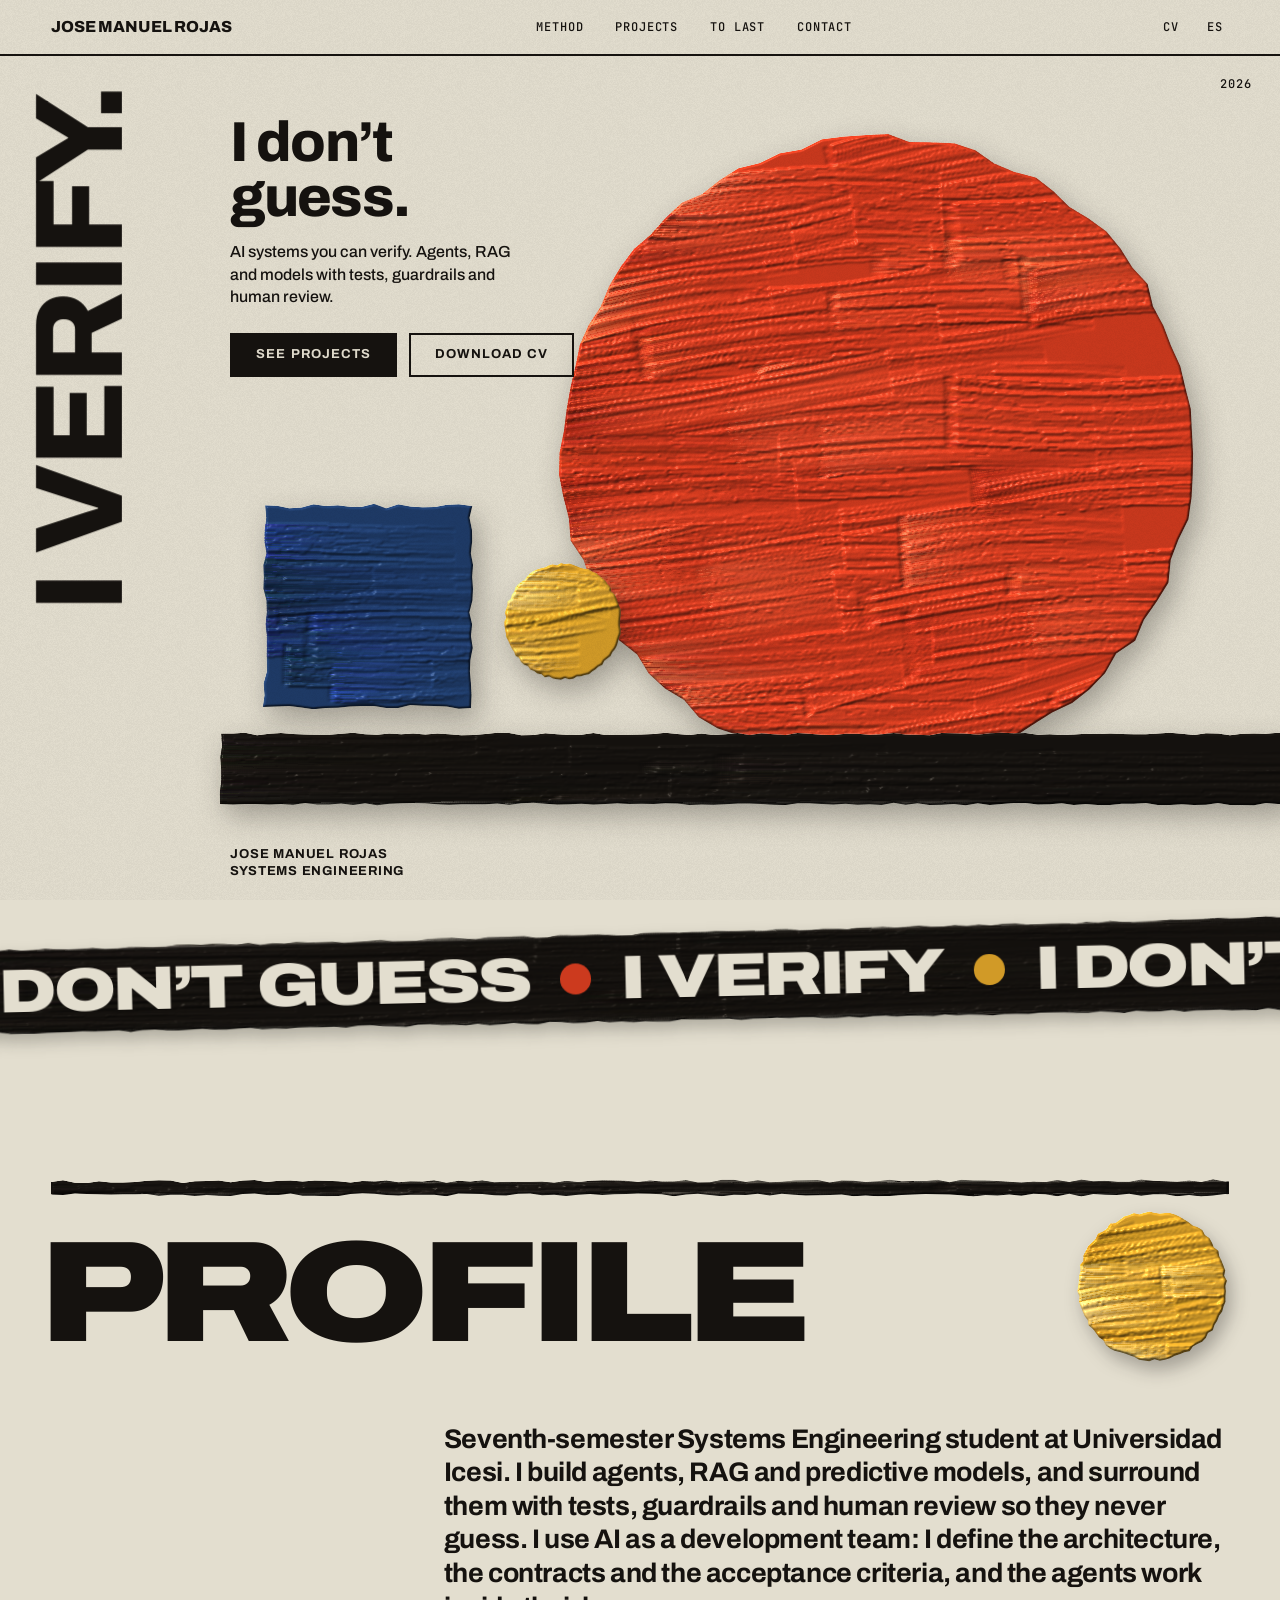
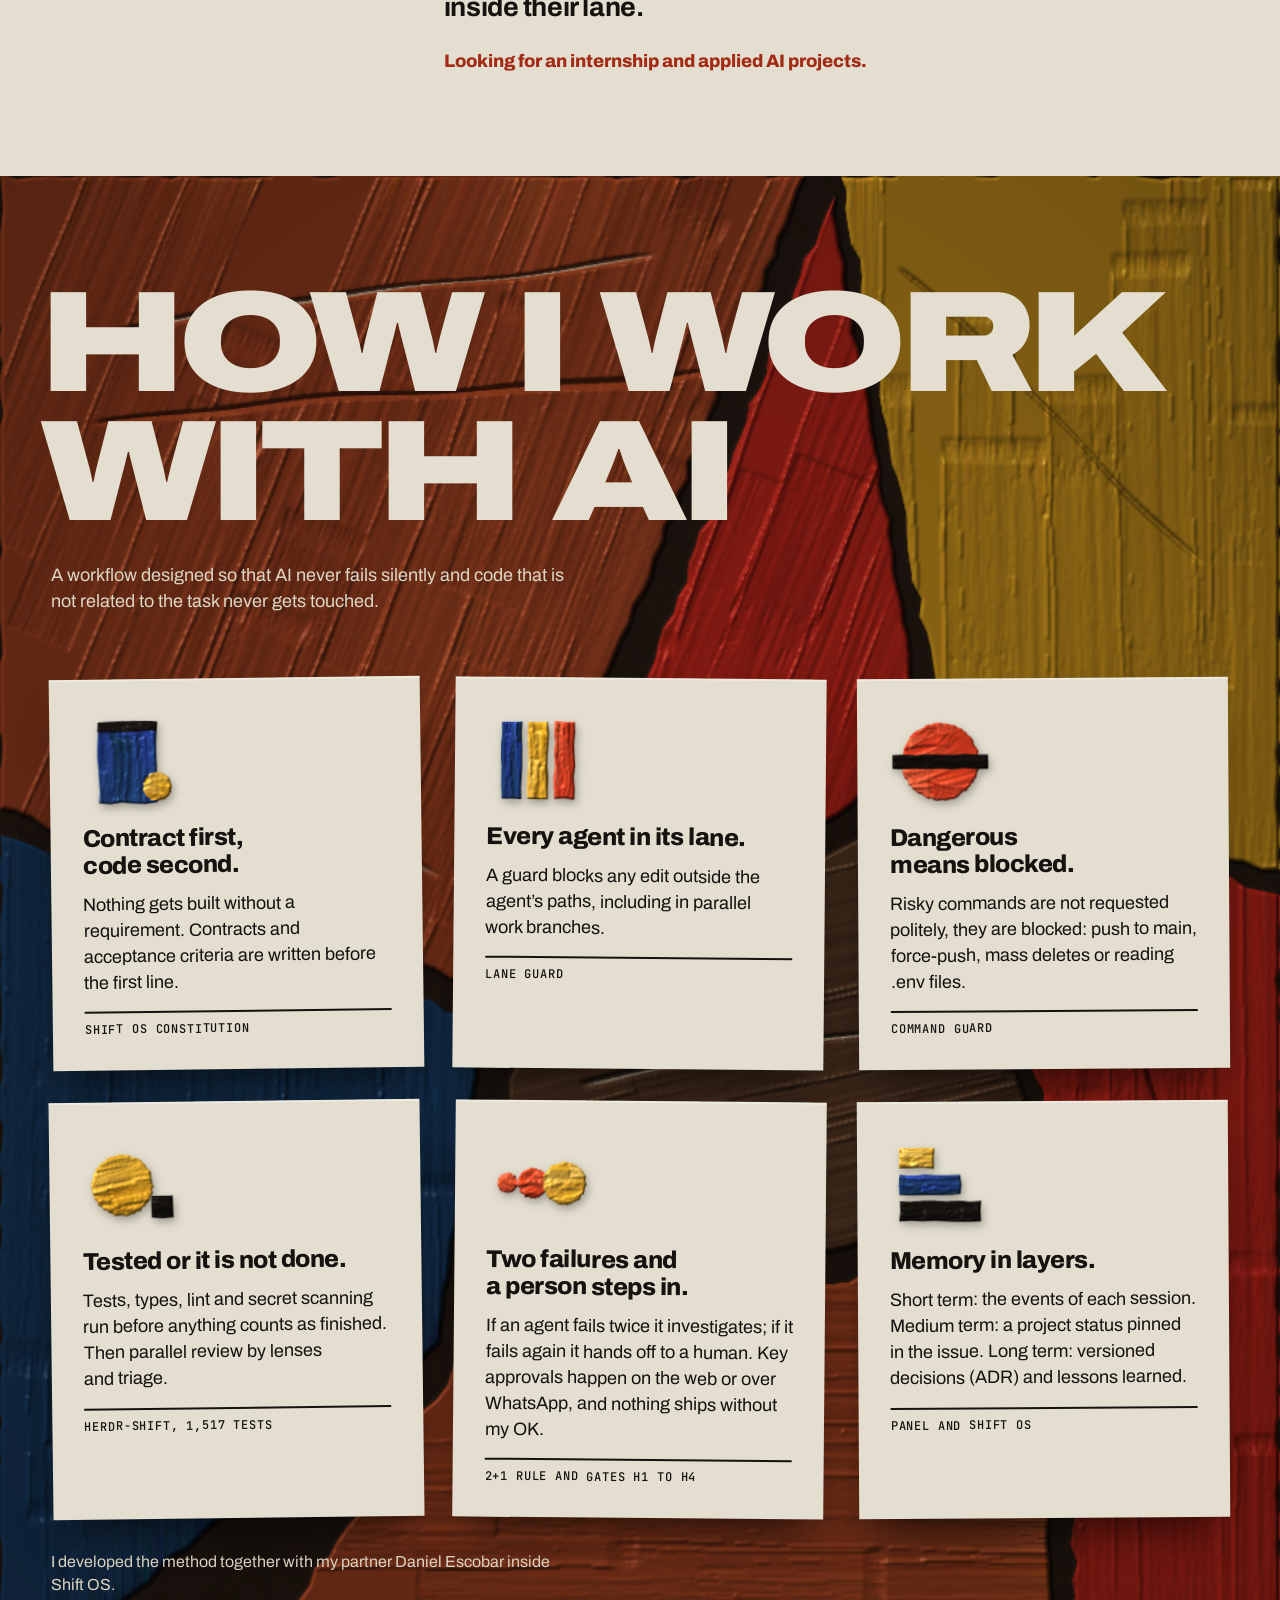
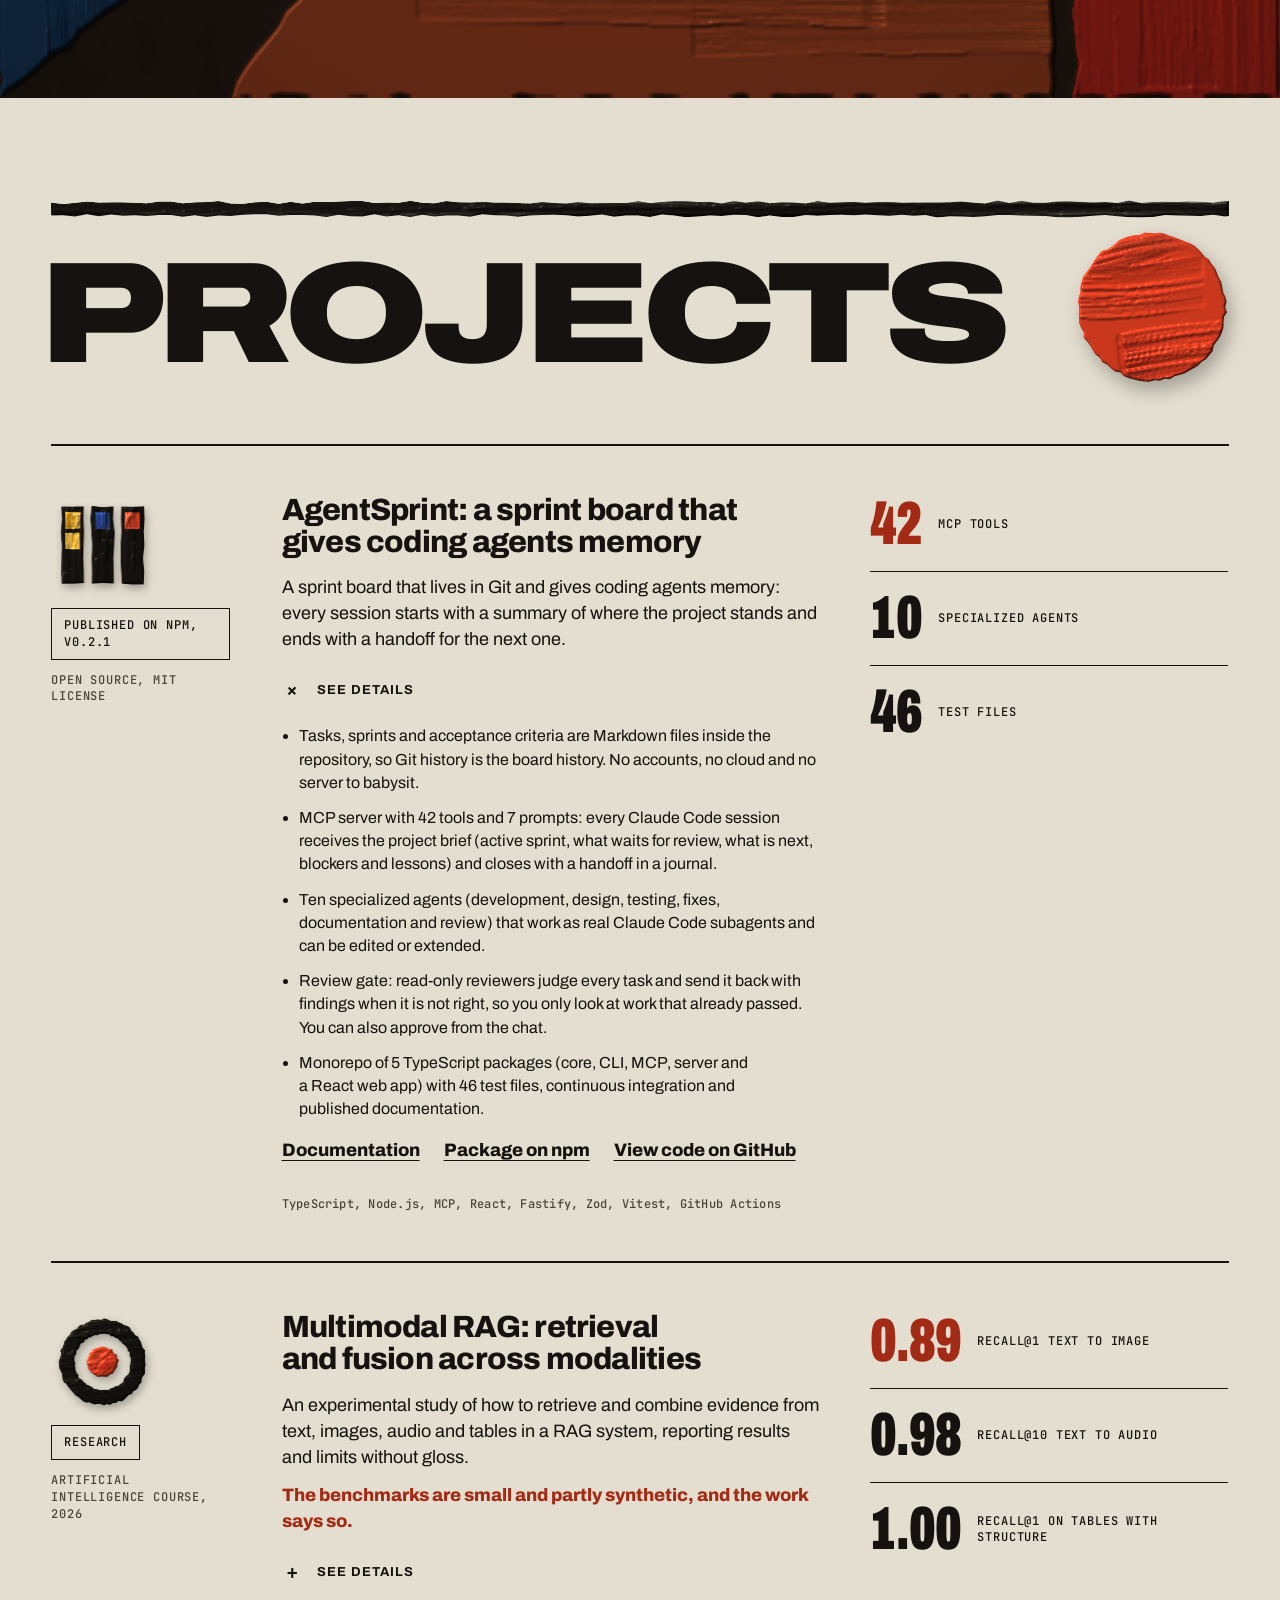
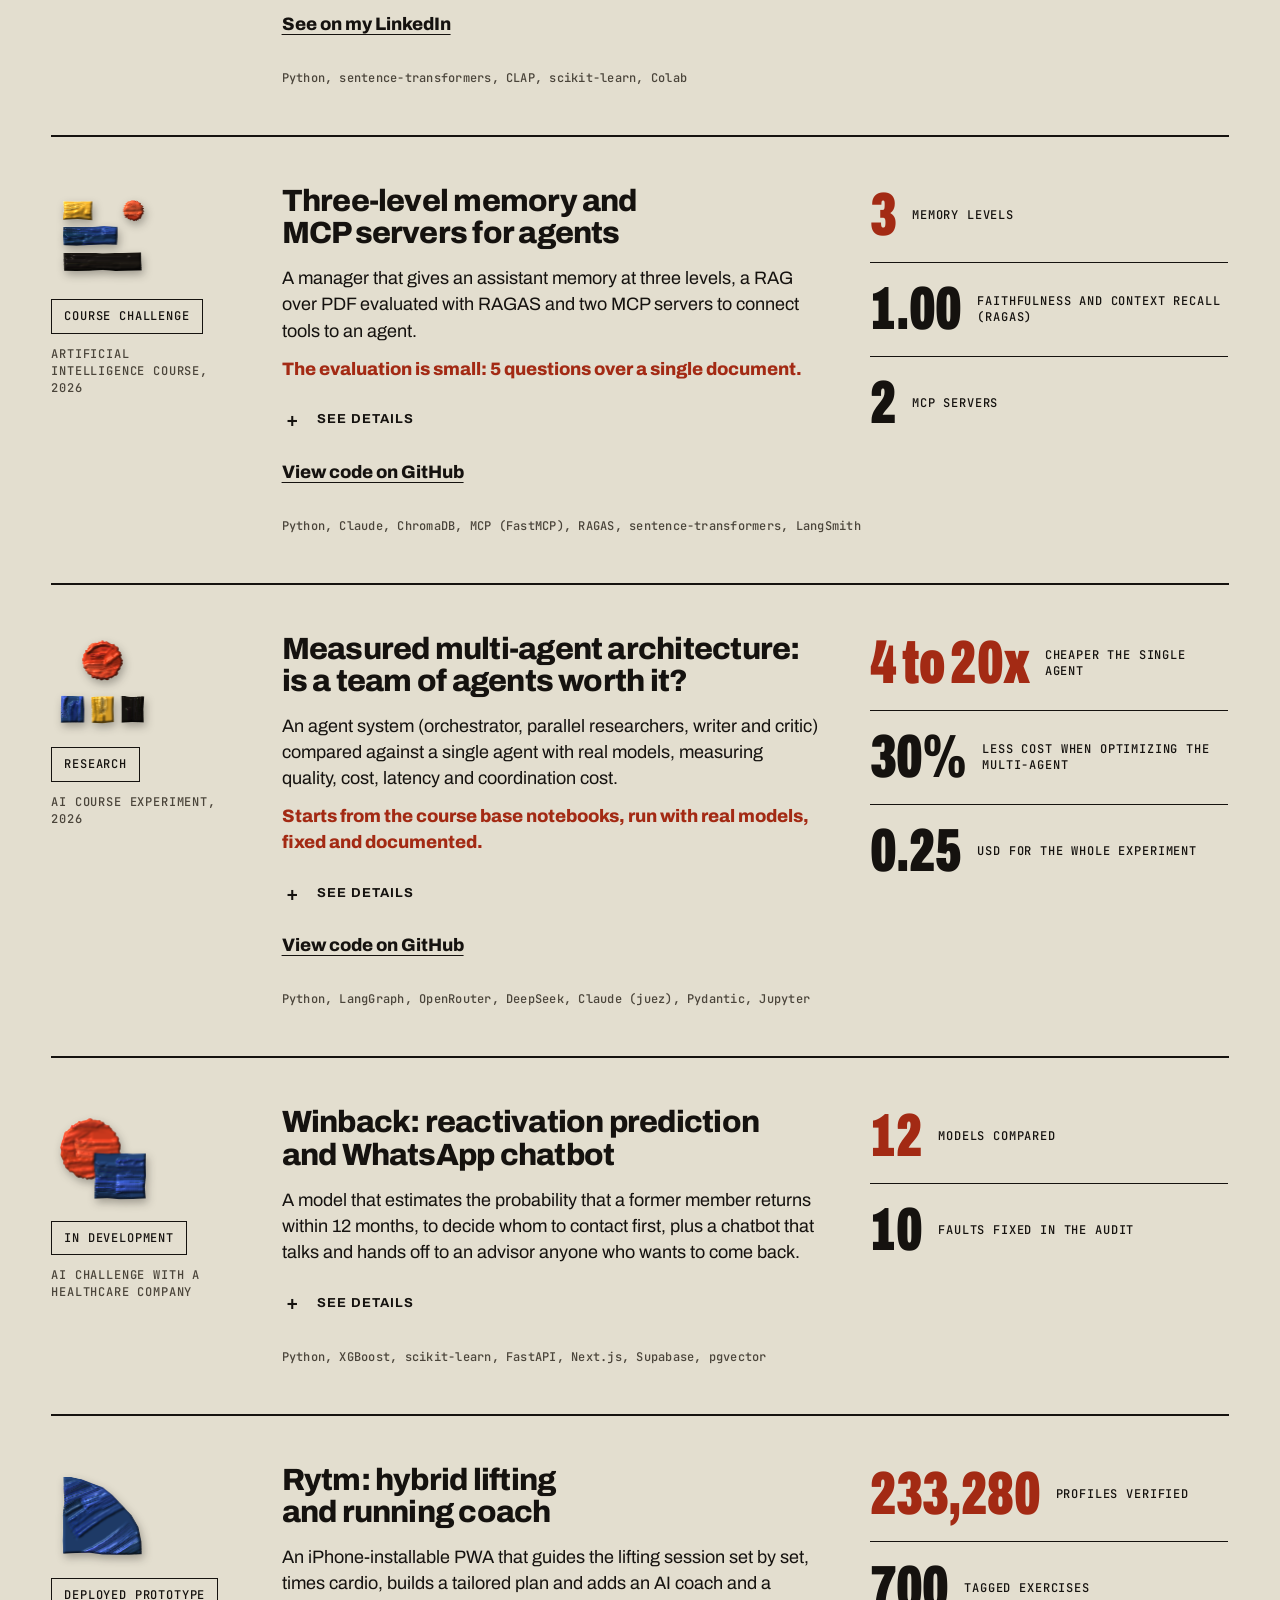
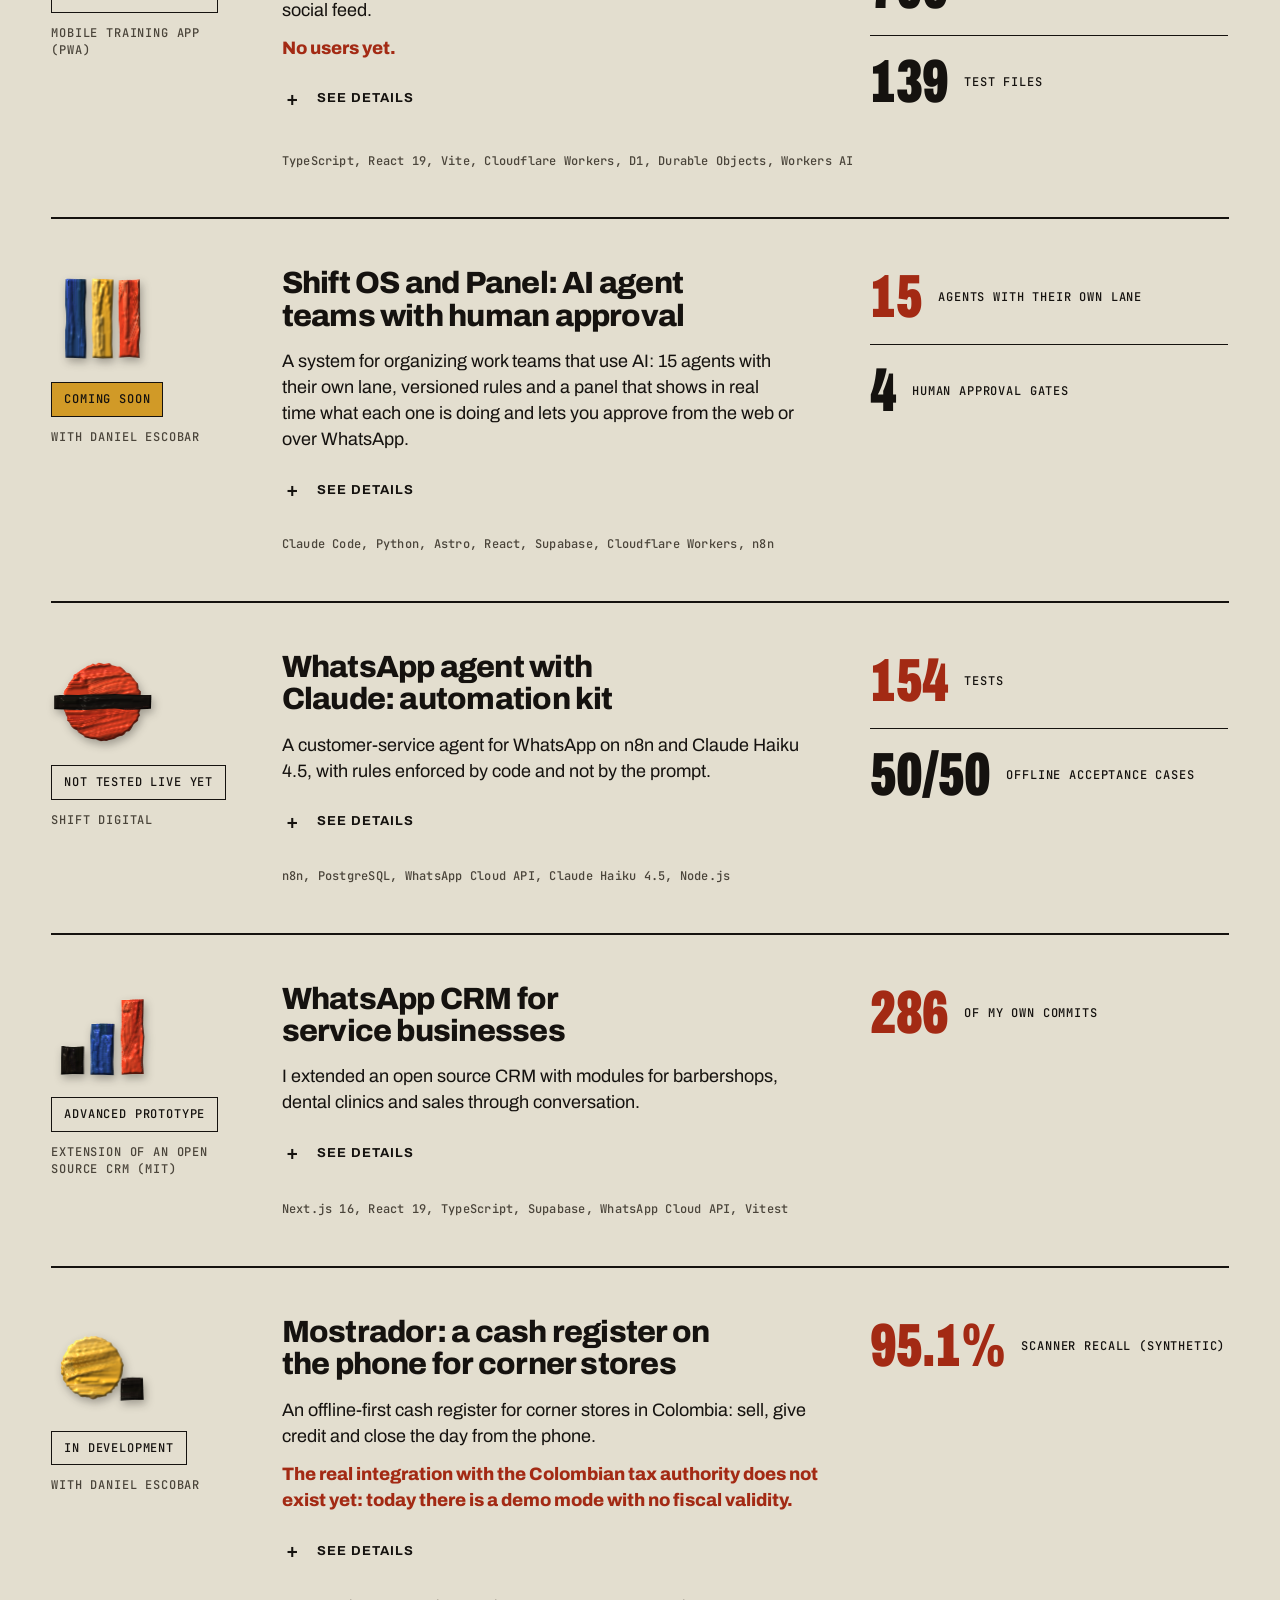
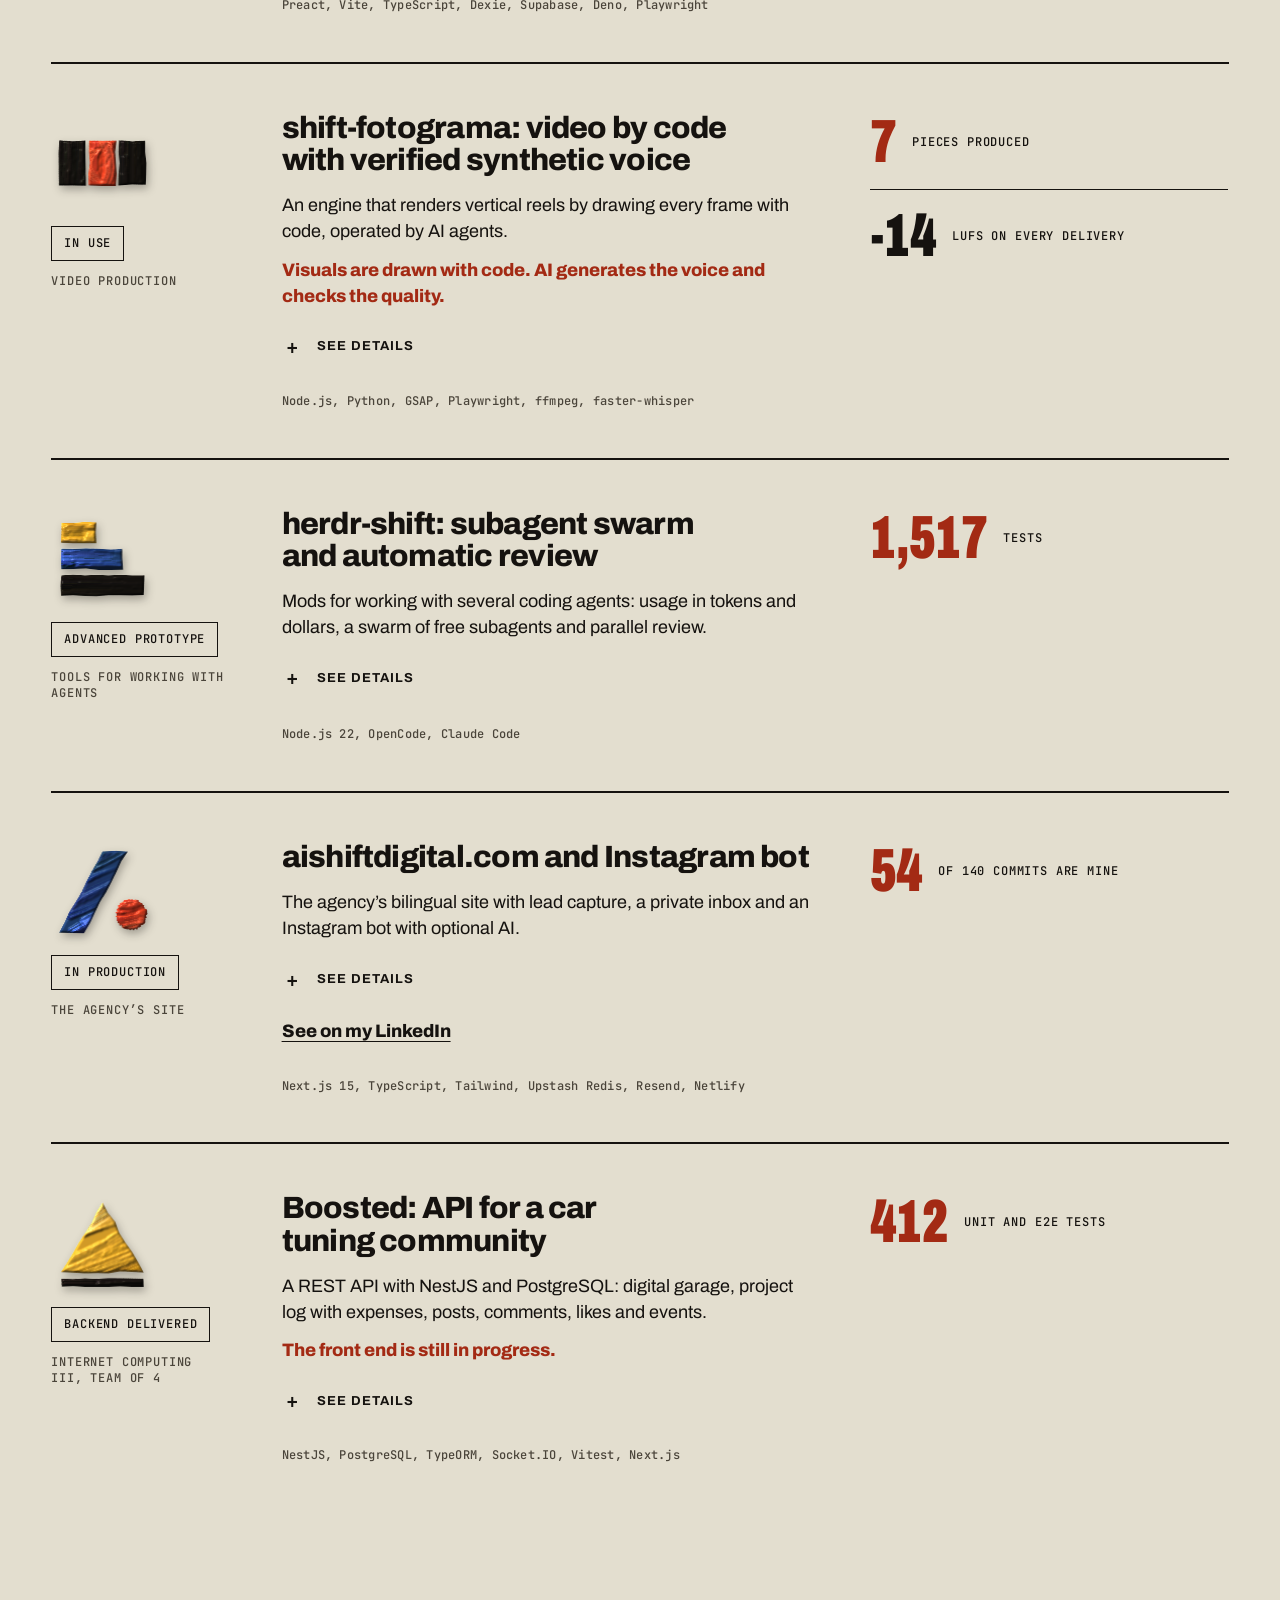
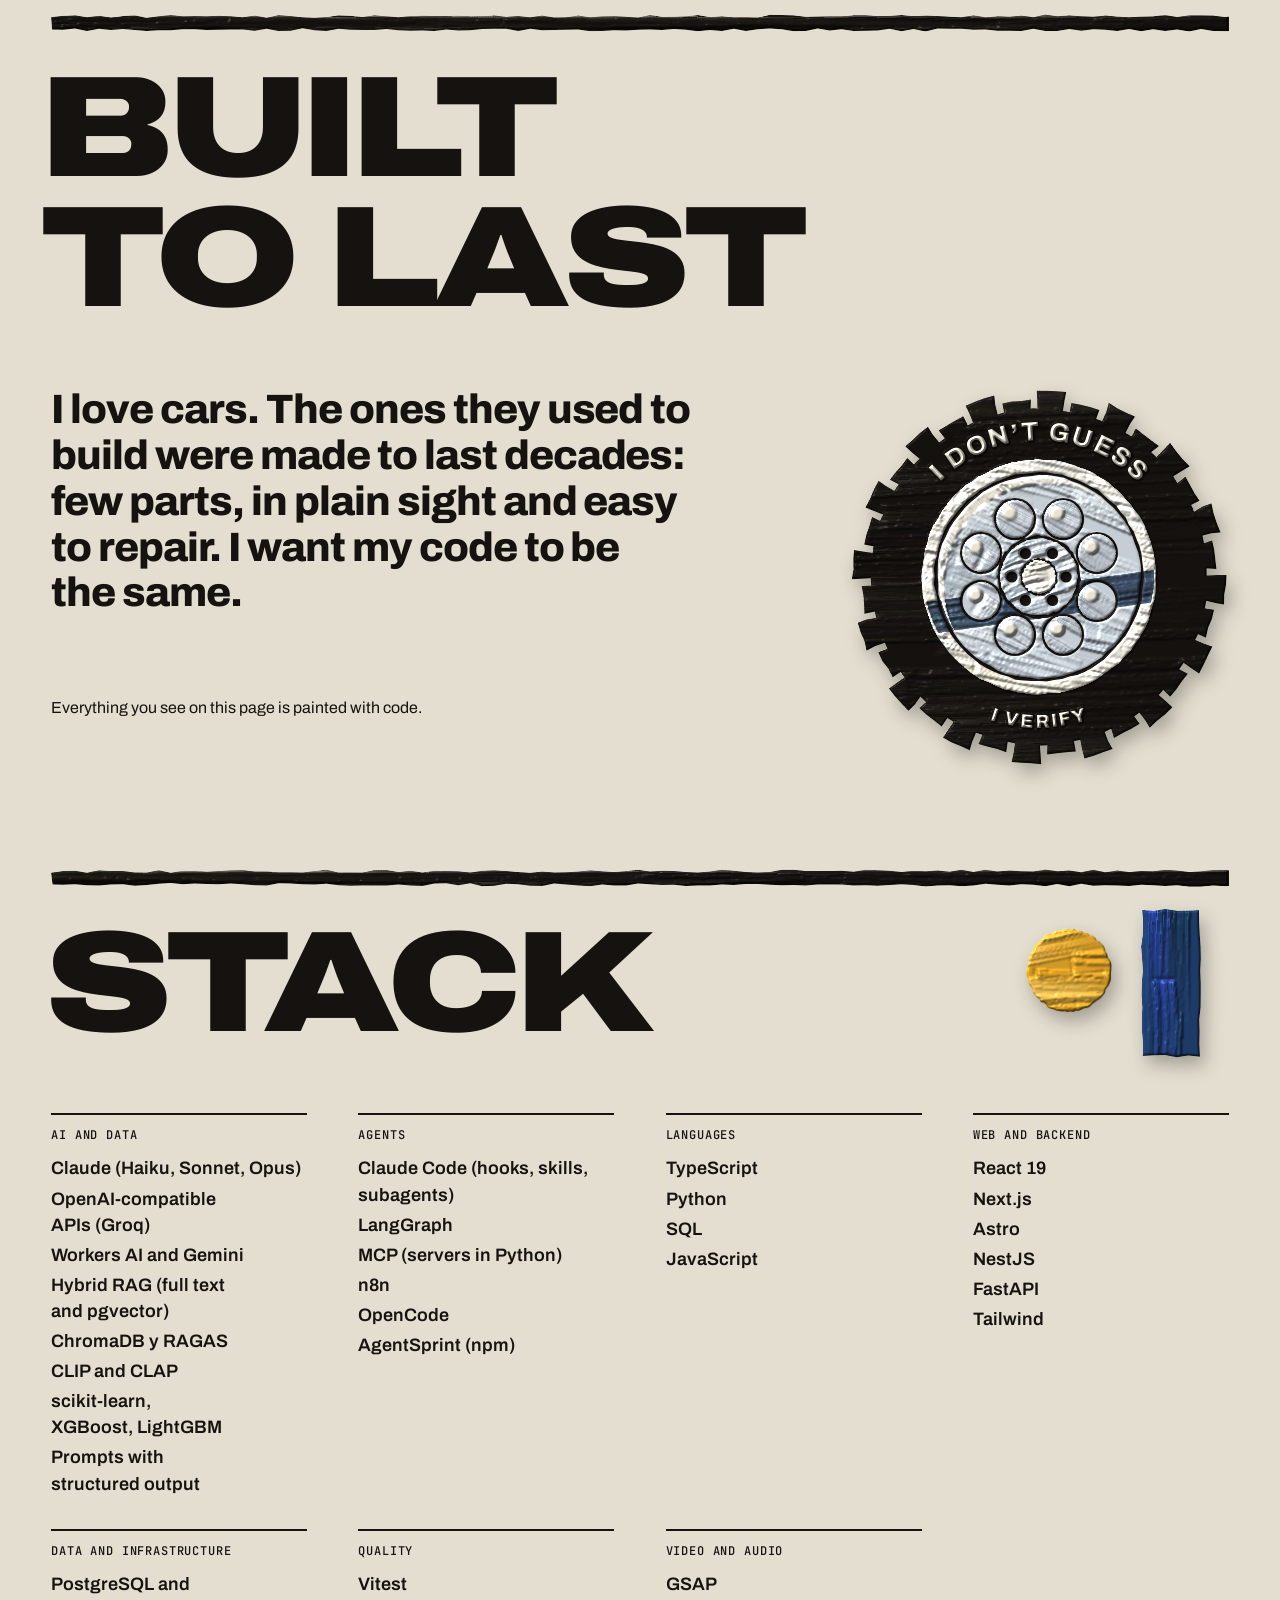
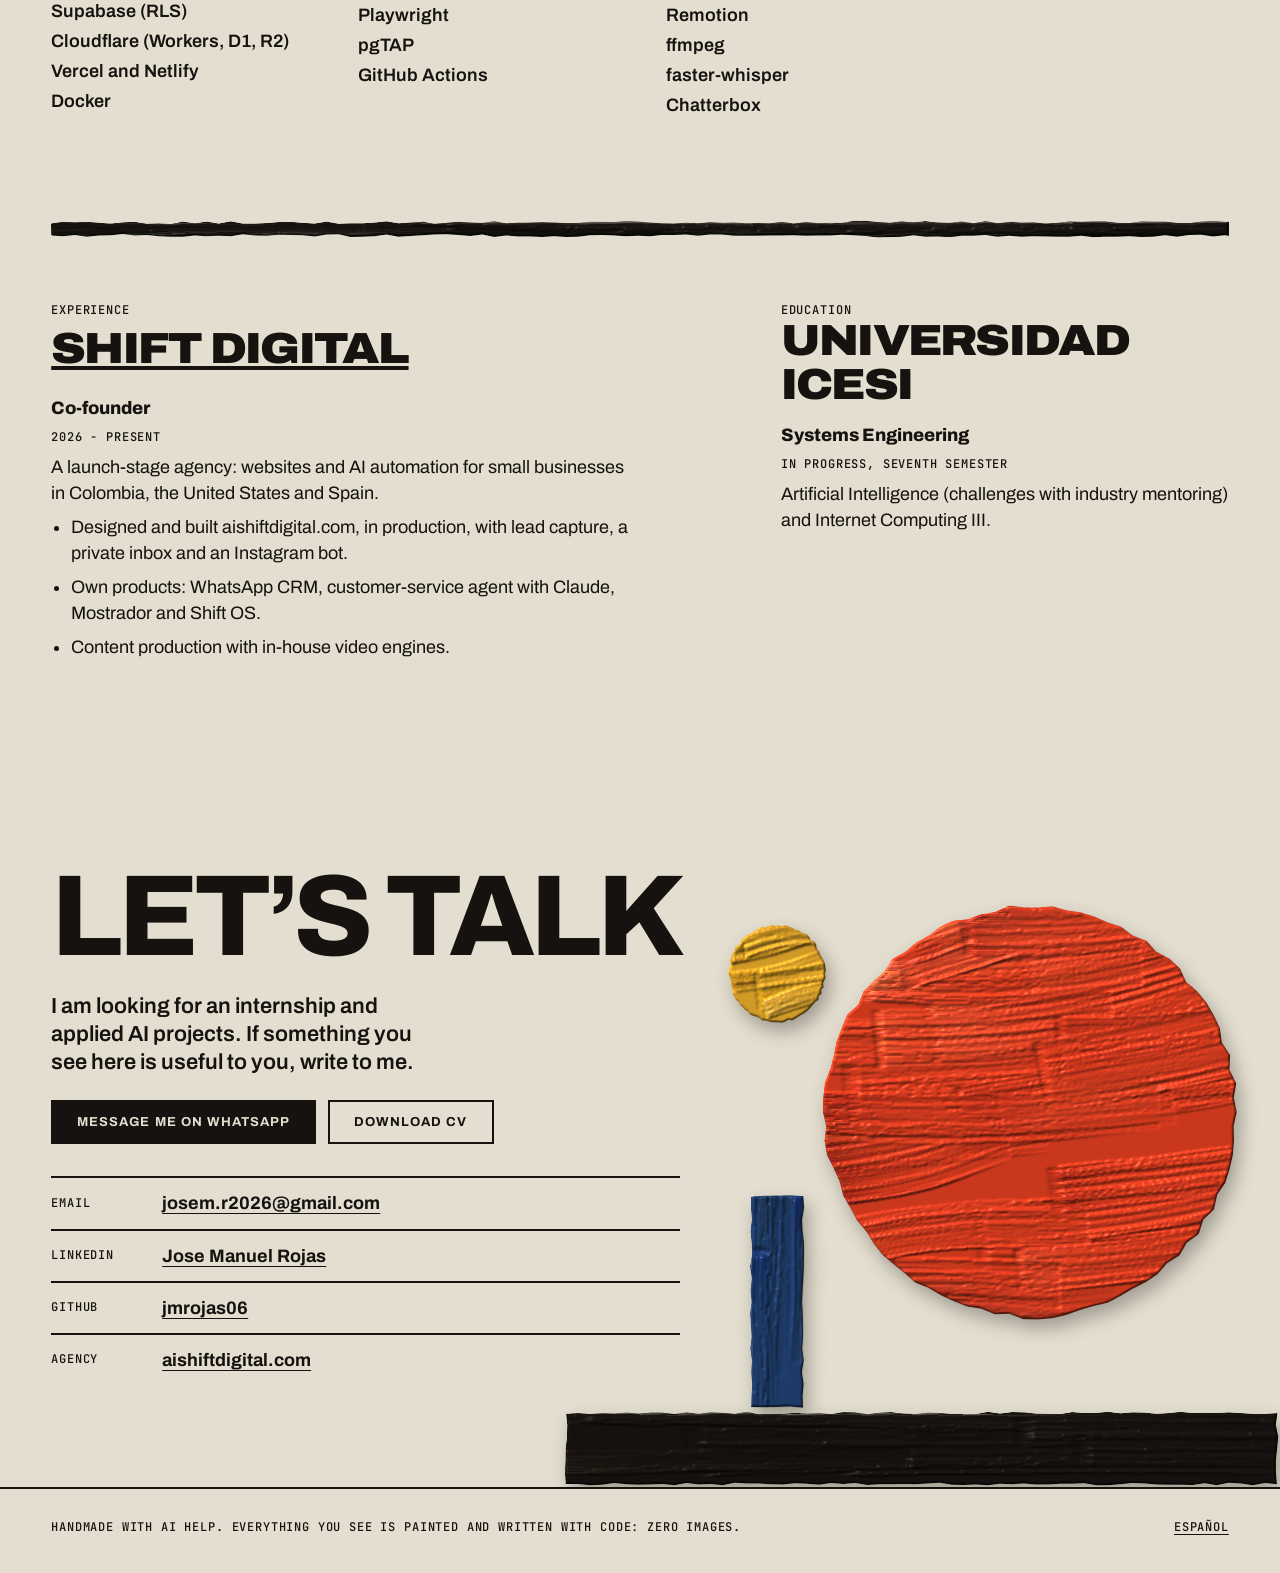
==== commit 455bd45c: "Agregar AgentSprint, memoria MCP y multiagente; quitar cifras del reto de salud Co-Authored-By: Clau" ====
--- a/en/index.html
+++ b/en/index.html
@@ -125,9 +125,26 @@
     <div class="st-wrap reveal"><h2 class="st">Projects</h2><canvas class="deco d-proy" data-scene="shape" data-shape="circle" data-key="red" data-cap="800" data-seed="16" aria-hidden="true"></canvas></div>
     <div class="projects">
 
+      <article class="prj reveal" id="p-agentsprint">
+        <div class="prj__l">
+          <canvas class="emb" data-scene="emblem" data-kind="board" data-seed="17" aria-hidden="true"></canvas>
+          <span class="chip mono">Published on npm, v0.2.1</span>
+          <span class="tag mono">Open source, MIT license</span>
+        </div>
+        <div class="prj__m">
+          <h3>AgentSprint: a sprint board that gives coding agents memory</h3>
+          <p class="prj__sum">A sprint board that lives in Git and gives coding agents memory: every session starts with a summary of where the project stands and ends with a handoff for the next one.</p>
+          
+          <details open><summary>See details</summary><ul class="points"><li>Tasks, sprints and acceptance criteria are Markdown files inside the repository, so Git history is the board history. No accounts, no cloud and no server to babysit.</li><li>MCP server with 42 tools and 7 prompts: every Claude Code session receives the project brief (active sprint, what waits for review, what is next, blockers and lessons) and closes with a handoff in a journal.</li><li>Ten specialized agents (development, design, testing, fixes, documentation and review) that work as real Claude Code subagents and can be edited or extended.</li><li>Review gate: read-only reviewers judge every task and send it back with findings when it is not right, so you only look at work that already passed. You can also approve from the chat.</li><li>Monorepo of 5 TypeScript packages (core, CLI, MCP, server and a React web app) with 46 test files, continuous integration and published documentation.</li></ul></details>
+          <div class="prj__links"><a class="prj__link" href="https://jmrojas06.github.io/AgentSprint/" rel="noopener">Documentation</a><a class="prj__link" href="https://www.npmjs.com/package/@jmrojas06/agentsprint-cli" rel="noopener">Package on npm</a><a class="prj__link" href="https://github.com/jmrojas06/AgentSprint" rel="noopener">View code on GitHub</a></div>
+        </div>
+        <dl class="nums"><div><dt class="mono">MCP tools</dt><dd>42</dd></div><div><dt class="mono">specialized agents</dt><dd>10</dd></div><div><dt class="mono">test files</dt><dd>46</dd></div></dl>
+        <p class="prj__s mono">TypeScript, Node.js, MCP, React, Fastify, Zod, Vitest, GitHub Actions</p>
+      </article>
+
       <article class="prj reveal" id="p-rag">
         <div class="prj__l">
-          <canvas class="emb" data-scene="emblem" data-kind="target" data-seed="17" aria-hidden="true"></canvas>
+          <canvas class="emb" data-scene="emblem" data-kind="target" data-seed="18" aria-hidden="true"></canvas>
           <span class="chip mono">Research</span>
           <span class="tag mono">Artificial Intelligence course, 2026</span>
         </div>
@@ -135,16 +152,50 @@
           <h3>Multimodal RAG: retrieval and fusion across modalities</h3>
           <p class="prj__sum">An experimental study of how to retrieve and combine evidence from text, images, audio and tables in a RAG system, reporting results and limits without gloss.</p>
           <p class="prj__note">The benchmarks are small and partly synthetic, and the work says so.</p>
-          <details open><summary>See details</summary><ul class="points"><li>Text to image with CLIP ViT-B/32 on Flickr30k: Recall@1 of 0.89 and MRR of 0.936 over 100 queries.</li><li>Text to audio with CLAP on AudioCaps: Recall@10 of 0.98.</li><li>Tables: adding structure (company, region, frequency) raised Recall@1 from 0.67 to 1.00 compared with TF-IDF on a controlled corpus.</li><li>I found information leakage in my own baseline and fixed it. I added conflict detection and penalization across modalities.</li></ul></details>
-          <a class="prj__link" href="https://www.linkedin.com/in/jose-manuel-rojas-401587226" rel="noopener">See on my LinkedIn</a>
+          <details><summary>See details</summary><ul class="points"><li>Text to image with CLIP ViT-B/32 on Flickr30k: Recall@1 of 0.89 and MRR of 0.936 over 100 queries.</li><li>Text to audio with CLAP on AudioCaps: Recall@10 of 0.98.</li><li>Tables: adding structure (company, region, frequency) raised Recall@1 from 0.67 to 1.00 compared with TF-IDF on a controlled corpus.</li><li>I found information leakage in my own baseline and fixed it. I added conflict detection and penalization across modalities.</li></ul></details>
+          <div class="prj__links"><a class="prj__link" href="https://www.linkedin.com/in/jose-manuel-rojas-401587226" rel="noopener">See on my LinkedIn</a></div>
         </div>
         <dl class="nums"><div><dt class="mono">Recall@1 text to image</dt><dd>0.89</dd></div><div><dt class="mono">Recall@10 text to audio</dt><dd>0.98</dd></div><div><dt class="mono">Recall@1 on tables with structure</dt><dd>1.00</dd></div></dl>
         <p class="prj__s mono">Python, sentence-transformers, CLAP, scikit-learn, Colab</p>
       </article>
 
+      <article class="prj reveal" id="p-memoria">
+        <div class="prj__l">
+          <canvas class="emb" data-scene="emblem" data-kind="memory" data-seed="19" aria-hidden="true"></canvas>
+          <span class="chip mono">Course challenge</span>
+          <span class="tag mono">Artificial Intelligence course, 2026</span>
+        </div>
+        <div class="prj__m">
+          <h3>Three-level memory and MCP servers for agents</h3>
+          <p class="prj__sum">A manager that gives an assistant memory at three levels, a RAG over PDF evaluated with RAGAS and two MCP servers to connect tools to an agent.</p>
+          <p class="prj__note">The evaluation is small: 5 questions over a single document.</p>
+          <details><summary>See details</summary><ul class="points"><li>Three memory levels coordinated by a manager: short term (the last 10 messages), medium term (a session summary valid for 14 days) and long term (durable facts with importance, recency and a &quot;right to be forgotten&quot;).</li><li>Short term: a window of 10 messages or 8,000 characters that evicts in pairs, so the user and assistant turns are never broken.</li><li>Medium term: a progressive session summary stored with a date in a vector database (Chroma). Only the last 14 days are retrieved and expired entries are purged.</li><li>Long term: the model extracts facts with an importance from 1 to 10. If a fact already exists it updates it instead of duplicating, and retrieval blends similarity (60%), importance (25%) and recency (15%, with decay).</li><li>RAG over PDF evaluated with RAGAS on 5 questions: faithfulness 1.00, context recall 1.00, context precision 0.90 and answer relevancy 0.89.</li><li>Two MCP servers in Python (FastMCP): one for notes with 3 tools and another that searches and reads the official LangChain documentation from its llms.txt index.</li></ul></details>
+          <div class="prj__links"><a class="prj__link" href="https://github.com/jmrojas06/Reto-2" rel="noopener">View code on GitHub</a></div>
+        </div>
+        <dl class="nums"><div><dt class="mono">memory levels</dt><dd>3</dd></div><div><dt class="mono">faithfulness and context recall (RAGAS)</dt><dd>1.00</dd></div><div><dt class="mono">MCP servers</dt><dd>2</dd></div></dl>
+        <p class="prj__s mono">Python, Claude, ChromaDB, MCP (FastMCP), RAGAS, sentence-transformers, LangSmith</p>
+      </article>
+
+      <article class="prj reveal" id="p-multiagente">
+        <div class="prj__l">
+          <canvas class="emb" data-scene="emblem" data-kind="agents" data-seed="20" aria-hidden="true"></canvas>
+          <span class="chip mono">Research</span>
+          <span class="tag mono">AI course experiment, 2026</span>
+        </div>
+        <div class="prj__m">
+          <h3>Measured multi-agent architecture: is a team of agents worth it?</h3>
+          <p class="prj__sum">An agent system (orchestrator, parallel researchers, writer and critic) compared against a single agent with real models, measuring quality, cost, latency and coordination cost.</p>
+          <p class="prj__note">Starts from the course base notebooks, run with real models, fixed and documented.</p>
+          <details><summary>See details</summary><ul class="points"><li>Two implementations of the same design: with LangGraph (a state graph) and from scratch with the OpenAI SDK over OpenRouter, to check the result does not depend on the framework.</li><li>5 configurations, 8 questions times 3 repetitions (24 tasks each, about 1,000 calls) and a judge from a different model family to avoid bias. The whole experiment cost about 0.25 USD.</li><li>The single agent turned out 4 to 20 times cheaper and 2.5 to 6 times faster, with equal or better quality. Coordination takes 21% to 40% of the cost.</li><li>Optimizing (fewer subtasks and critic rounds, or a router) cut cost by about 30% without losing quality, but missed the 40% goal.</li><li>I measured the noise: the order between single agent and multi-agent flips between the two implementations, so I only call the differences in cost, latency and number of calls firm.</li></ul></details>
+          <div class="prj__links"><a class="prj__link" href="https://github.com/jmrojas06/multiagente-tostaduria" rel="noopener">View code on GitHub</a></div>
+        </div>
+        <dl class="nums"><div class="wide"><dt class="mono">cheaper the single agent</dt><dd>4 to 20x</dd></div><div><dt class="mono">less cost when optimizing the multi-agent</dt><dd>30%</dd></div><div><dt class="mono">USD for the whole experiment</dt><dd>0.25</dd></div></dl>
+        <p class="prj__s mono">Python, LangGraph, OpenRouter, DeepSeek, Claude (juez), Pydantic, Jupyter</p>
+      </article>
+
       <article class="prj reveal" id="p-winback">
         <div class="prj__l">
-          <canvas class="emb" data-scene="emblem" data-kind="duo" data-seed="18" aria-hidden="true"></canvas>
+          <canvas class="emb" data-scene="emblem" data-kind="duo" data-seed="21" aria-hidden="true"></canvas>
           <span class="chip mono">In development</span>
           <span class="tag mono">AI challenge with a healthcare company</span>
         </div>
@@ -152,16 +203,16 @@
           <h3>Winback: reactivation prediction and WhatsApp chatbot</h3>
           <p class="prj__sum">A model that estimates the probability that a former member returns within 12 months, to decide whom to contact first, plus a chatbot that talks and hands off to an advisor anyone who wants to come back.</p>
           
-          <details><summary>See details</summary><ul class="points"><li>46,942 withdrawal events with 11.6% positives, a temporal split (the test set is looked at only once) and only pre-withdrawal features.</li><li>12 models compared with bootstrap confidence intervals. I chose XGBoost for simplicity, because the ensembles tied within the error.</li><li>ROC-AUC of 0.817 and PR-AUC of 0.408 (3.4 times chance). At the recommended threshold it captures 72.8% of reactivations by contacting 28.2%.</li><li>Shuffled labels to rule out leakage, probability calibration and an internal audit with 10 faults fixed.</li><li>Chatbot with rules for opt-out, complaint and advisor requests without spending LLM calls. The model answers the rest with text RAG and never sees the probability or health data. Sending is simulated, not yet tested with real WhatsApp.</li></ul></details>
-          
-        </div>
-        <dl class="nums"><div><dt class="mono">ROC-AUC on test</dt><dd>0.82</dd></div><div><dt class="mono">recall by contacting 28%</dt><dd>72.8%</dd></div><div><dt class="mono">models compared</dt><dd>12</dd></div></dl>
+          <details><summary>See details</summary><ul class="points"><li>A temporal split (the test set is looked at only once) and only pre-withdrawal features.</li><li>12 models compared with bootstrap confidence intervals. I chose XGBoost for simplicity, because the ensembles tied within the error.</li><li>Shuffled labels to rule out leakage, probability calibration and an internal audit with 10 faults fixed.</li><li>Chatbot with rules for opt-out, complaint and advisor requests (no LLM calls); the model never sees the probability or health data. Sending is simulated, not tested with real WhatsApp.</li></ul></details>
+          
+        </div>
+        <dl class="nums"><div><dt class="mono">models compared</dt><dd>12</dd></div><div><dt class="mono">faults fixed in the audit</dt><dd>10</dd></div></dl>
         <p class="prj__s mono">Python, XGBoost, scikit-learn, FastAPI, Next.js, Supabase, pgvector</p>
       </article>
 
       <article class="prj reveal" id="p-rytm">
         <div class="prj__l">
-          <canvas class="emb" data-scene="emblem" data-kind="quarter" data-seed="19" aria-hidden="true"></canvas>
+          <canvas class="emb" data-scene="emblem" data-kind="quarter" data-seed="22" aria-hidden="true"></canvas>
           <span class="chip mono">Deployed prototype</span>
           <span class="tag mono">Mobile training app (PWA)</span>
         </div>
@@ -178,7 +229,7 @@
 
       <article class="prj reveal" id="p-shiftos">
         <div class="prj__l">
-          <canvas class="emb" data-scene="emblem" data-kind="lanes" data-seed="20" aria-hidden="true"></canvas>
+          <canvas class="emb" data-scene="emblem" data-kind="lanes" data-seed="23" aria-hidden="true"></canvas>
           <span class="chip mono chip--soon">Coming soon</span>
           <span class="tag mono">With Daniel Escobar</span>
         </div>
@@ -195,7 +246,7 @@
 
       <article class="prj reveal" id="p-wakit">
         <div class="prj__l">
-          <canvas class="emb" data-scene="emblem" data-kind="blocked" data-seed="21" aria-hidden="true"></canvas>
+          <canvas class="emb" data-scene="emblem" data-kind="blocked" data-seed="24" aria-hidden="true"></canvas>
           <span class="chip mono">Not tested live yet</span>
           <span class="tag mono">Shift Digital</span>
         </div>
@@ -212,7 +263,7 @@
 
       <article class="prj reveal" id="p-crm">
         <div class="prj__l">
-          <canvas class="emb" data-scene="emblem" data-kind="stairs" data-seed="22" aria-hidden="true"></canvas>
+          <canvas class="emb" data-scene="emblem" data-kind="stairs" data-seed="25" aria-hidden="true"></canvas>
           <span class="chip mono">Advanced prototype</span>
           <span class="tag mono">Extension of an open source CRM (MIT)</span>
         </div>
@@ -229,7 +280,7 @@
 
       <article class="prj reveal" id="p-mostrador">
         <div class="prj__l">
-          <canvas class="emb" data-scene="emblem" data-kind="verified" data-seed="23" aria-hidden="true"></canvas>
+          <canvas class="emb" data-scene="emblem" data-kind="verified" data-seed="26" aria-hidden="true"></canvas>
           <span class="chip mono">In development</span>
           <span class="tag mono">With Daniel Escobar</span>
         </div>
@@ -246,7 +297,7 @@
 
       <article class="prj reveal" id="p-fotograma">
         <div class="prj__l">
-          <canvas class="emb" data-scene="emblem" data-kind="frames" data-seed="24" aria-hidden="true"></canvas>
+          <canvas class="emb" data-scene="emblem" data-kind="frames" data-seed="27" aria-hidden="true"></canvas>
           <span class="chip mono">In use</span>
           <span class="tag mono">Video production</span>
         </div>
@@ -263,7 +314,7 @@
 
       <article class="prj reveal" id="p-herdr">
         <div class="prj__l">
-          <canvas class="emb" data-scene="emblem" data-kind="layers" data-seed="25" aria-hidden="true"></canvas>
+          <canvas class="emb" data-scene="emblem" data-kind="layers" data-seed="28" aria-hidden="true"></canvas>
           <span class="chip mono">Advanced prototype</span>
           <span class="tag mono">Tools for working with agents</span>
         </div>
@@ -280,7 +331,7 @@
 
       <article class="prj reveal" id="p-web">
         <div class="prj__l">
-          <canvas class="emb" data-scene="emblem" data-kind="diag" data-seed="26" aria-hidden="true"></canvas>
+          <canvas class="emb" data-scene="emblem" data-kind="diag" data-seed="29" aria-hidden="true"></canvas>
           <span class="chip mono">In production</span>
           <span class="tag mono">The agency’s site</span>
         </div>
@@ -289,7 +340,7 @@
           <p class="prj__sum">The agency’s bilingual site with lead capture, a private inbox and an Instagram bot with optional AI.</p>
           
           <details><summary>See details</summary><ul class="points"><li>Quiz-style form with Turnstile, honeypot and per-IP limit. Every inbox decision is claimed atomically so only one email goes out.</li><li>Double opt-in emails, fingerprinted consent, deletion on request and 90-day retention (Colombian Law 1581).</li><li>Instagram bot with signed webhook: the AI only classifies intent and drafts short public replies. In direct messages it answers with fixed texts.</li></ul></details>
-          <a class="prj__link" href="https://www.linkedin.com/in/jose-manuel-rojas-401587226" rel="noopener">See on my LinkedIn</a>
+          <div class="prj__links"><a class="prj__link" href="https://www.linkedin.com/in/jose-manuel-rojas-401587226" rel="noopener">See on my LinkedIn</a></div>
         </div>
         <dl class="nums"><div><dt class="mono">of 140 commits are mine</dt><dd>54</dd></div></dl>
         <p class="prj__s mono">Next.js 15, TypeScript, Tailwind, Upstash Redis, Resend, Netlify</p>
@@ -297,7 +348,7 @@
 
       <article class="prj reveal" id="p-boosted">
         <div class="prj__l">
-          <canvas class="emb" data-scene="emblem" data-kind="triangle" data-seed="27" aria-hidden="true"></canvas>
+          <canvas class="emb" data-scene="emblem" data-kind="triangle" data-seed="30" aria-hidden="true"></canvas>
           <span class="chip mono">Backend delivered</span>
           <span class="tag mono">Internet Computing III, team of 4</span>
         </div>
@@ -315,7 +366,7 @@
   </section>
 
   <section class="sec" id="garaje">
-    <canvas class="rule" data-scene="rule" data-seed="28" aria-hidden="true"></canvas>
+    <canvas class="rule" data-scene="rule" data-seed="31" aria-hidden="true"></canvas>
     <h2 class="st reveal">Built to last</h2>
     <div class="gar">
       <p class="gar__quote reveal">I love cars. The ones they used to build were made to last decades: few parts, in plain sight and easy to repair. I want my code to be the same.</p>
@@ -325,11 +376,11 @@
   </section>
 
   <section class="sec" id="stack">
-    <canvas class="rule" data-scene="rule" data-seed="29" aria-hidden="true"></canvas>
-    <div class="st-wrap reveal"><h2 class="st st--r">Stack</h2><canvas class="deco d-stack" data-scene="shape" data-shape="rect" data-key="blue" data-cap="500" data-seed="30" aria-hidden="true"></canvas><canvas class="deco d-stack2" data-scene="shape" data-shape="circle" data-key="ochre" data-cap="400" data-seed="31" aria-hidden="true"></canvas></div>
+    <canvas class="rule" data-scene="rule" data-seed="32" aria-hidden="true"></canvas>
+    <div class="st-wrap reveal"><h2 class="st st--r">Stack</h2><canvas class="deco d-stack" data-scene="shape" data-shape="rect" data-key="blue" data-cap="500" data-seed="33" aria-hidden="true"></canvas><canvas class="deco d-stack2" data-scene="shape" data-shape="circle" data-key="ochre" data-cap="400" data-seed="34" aria-hidden="true"></canvas></div>
     <div class="stk">
-      <section class="reveal" style="--i:0"><h3 class="mono">AI and data</h3><ul><li>Claude (Haiku, Sonnet, Opus)</li><li>OpenAI-compatible APIs (Groq)</li><li>Workers AI and Gemini</li><li>Hybrid RAG (full text and pgvector)</li><li>CLIP and CLAP</li><li>scikit-learn, XGBoost, LightGBM</li><li>Prompts with structured output</li></ul></section>
-      <section class="reveal" style="--i:1"><h3 class="mono">Agents</h3><ul><li>Claude Code (hooks, skills, subagents)</li><li>MCP</li><li>n8n</li><li>OpenCode</li></ul></section>
+      <section class="reveal" style="--i:0"><h3 class="mono">AI and data</h3><ul><li>Claude (Haiku, Sonnet, Opus)</li><li>OpenAI-compatible APIs (Groq)</li><li>Workers AI and Gemini</li><li>Hybrid RAG (full text and pgvector)</li><li>ChromaDB y RAGAS</li><li>CLIP and CLAP</li><li>scikit-learn, XGBoost, LightGBM</li><li>Prompts with structured output</li></ul></section>
+      <section class="reveal" style="--i:1"><h3 class="mono">Agents</h3><ul><li>Claude Code (hooks, skills, subagents)</li><li>LangGraph</li><li>MCP (servers in Python)</li><li>n8n</li><li>OpenCode</li><li>AgentSprint (npm)</li></ul></section>
       <section class="reveal" style="--i:2"><h3 class="mono">Languages</h3><ul><li>TypeScript</li><li>Python</li><li>SQL</li><li>JavaScript</li></ul></section>
       <section class="reveal" style="--i:3"><h3 class="mono">Web and backend</h3><ul><li>React 19</li><li>Next.js</li><li>Astro</li><li>NestJS</li><li>FastAPI</li><li>Tailwind</li></ul></section>
       <section class="reveal" style="--i:0"><h3 class="mono">Data and infrastructure</h3><ul><li>PostgreSQL and Supabase (RLS)</li><li>Cloudflare (Workers, D1, R2)</li><li>Vercel and Netlify</li><li>Docker</li></ul></section>
@@ -339,7 +390,7 @@
   </section>
 
   <section class="sec" id="trayectoria">
-    <canvas class="rule" data-scene="rule" data-seed="32" aria-hidden="true"></canvas>
+    <canvas class="rule" data-scene="rule" data-seed="35" aria-hidden="true"></canvas>
     <div class="track reveal">
       <div><p class="mono">Experience</p><h3><a href="https://aishiftdigital.com" rel="noopener">Shift Digital</a></h3><div class="job"><p class="job__role">Co-founder</p><p class="mono">2026 - present</p><p>A launch-stage agency: websites and AI automation for small businesses in Colombia, the United States and Spain.</p><ul><li>Designed and built aishiftdigital.com, in production, with lead capture, a private inbox and an Instagram bot.</li><li>Own products: WhatsApp CRM, customer-service agent with Claude, Mostrador and Shift OS.</li><li>Content production with in-house video engines.</li></ul></div></div>
       <div><p class="mono">Education</p><h3>Universidad Icesi</h3><div class="job"><p class="job__role">Systems Engineering</p><p class="mono">In progress, seventh semester</p><p>Artificial Intelligence (challenges with industry mentoring) and Internet Computing III.</p></div></div>
@@ -348,10 +399,10 @@
 
   <section class="band" id="contacto" data-parallax>
     <div class="shapes" aria-hidden="true">
-      <canvas class="shape b-circle" data-scene="shape" data-shape="circle" data-key="red" data-cap="1000" data-seed="33" style="--z:12;--d:0.1s" aria-hidden="true"></canvas>
-      <canvas class="shape b-bar" data-scene="shape" data-shape="rect" data-key="ink" data-cap="1200" data-seed="34" style="--z:5;--d:0.4s" aria-hidden="true"></canvas>
-      <canvas class="shape b-blue" data-scene="shape" data-shape="rect" data-key="blue" data-cap="500" data-seed="35" style="--z:20;--d:0.7s" aria-hidden="true"></canvas>
-      <canvas class="shape b-ochre" data-scene="shape" data-shape="circle" data-key="ochre" data-cap="400" data-seed="36" style="--z:28;--d:0.9s" aria-hidden="true"></canvas>
+      <canvas class="shape b-circle" data-scene="shape" data-shape="circle" data-key="red" data-cap="1000" data-seed="36" style="--z:12;--d:0.1s" aria-hidden="true"></canvas>
+      <canvas class="shape b-bar" data-scene="shape" data-shape="rect" data-key="ink" data-cap="1200" data-seed="37" style="--z:5;--d:0.4s" aria-hidden="true"></canvas>
+      <canvas class="shape b-blue" data-scene="shape" data-shape="rect" data-key="blue" data-cap="500" data-seed="38" style="--z:20;--d:0.7s" aria-hidden="true"></canvas>
+      <canvas class="shape b-ochre" data-scene="shape" data-shape="circle" data-key="ochre" data-cap="400" data-seed="39" style="--z:28;--d:0.9s" aria-hidden="true"></canvas>
     </div>
     <div class="band__in reveal">
       <h2>Let’s talk</h2>
--- a/styles.css
+++ b/styles.css
@@ -137,6 +137,7 @@
 .prj details[open] summary::before { transform: rotate(45deg); }
 .prj summary:hover { color: var(--reddk); }
 .prj ul.points { margin: var(--s3) 0 0; display: grid; gap: var(--s3); font-size: var(--t-sm); padding-left: 1.1em; list-style: disc; max-width: 64ch; }
+.prj__links { display: flex; flex-wrap: wrap; gap: 0 var(--s5); }
 .prj__link { display: inline-flex; align-items: center; min-height: 44px; margin-top: var(--s2); font-weight: 800; text-underline-offset: 4px; }
 
 /* cifras: filas número + etiqueta. Cada fila es un contenedor, así nunca se pisan */
